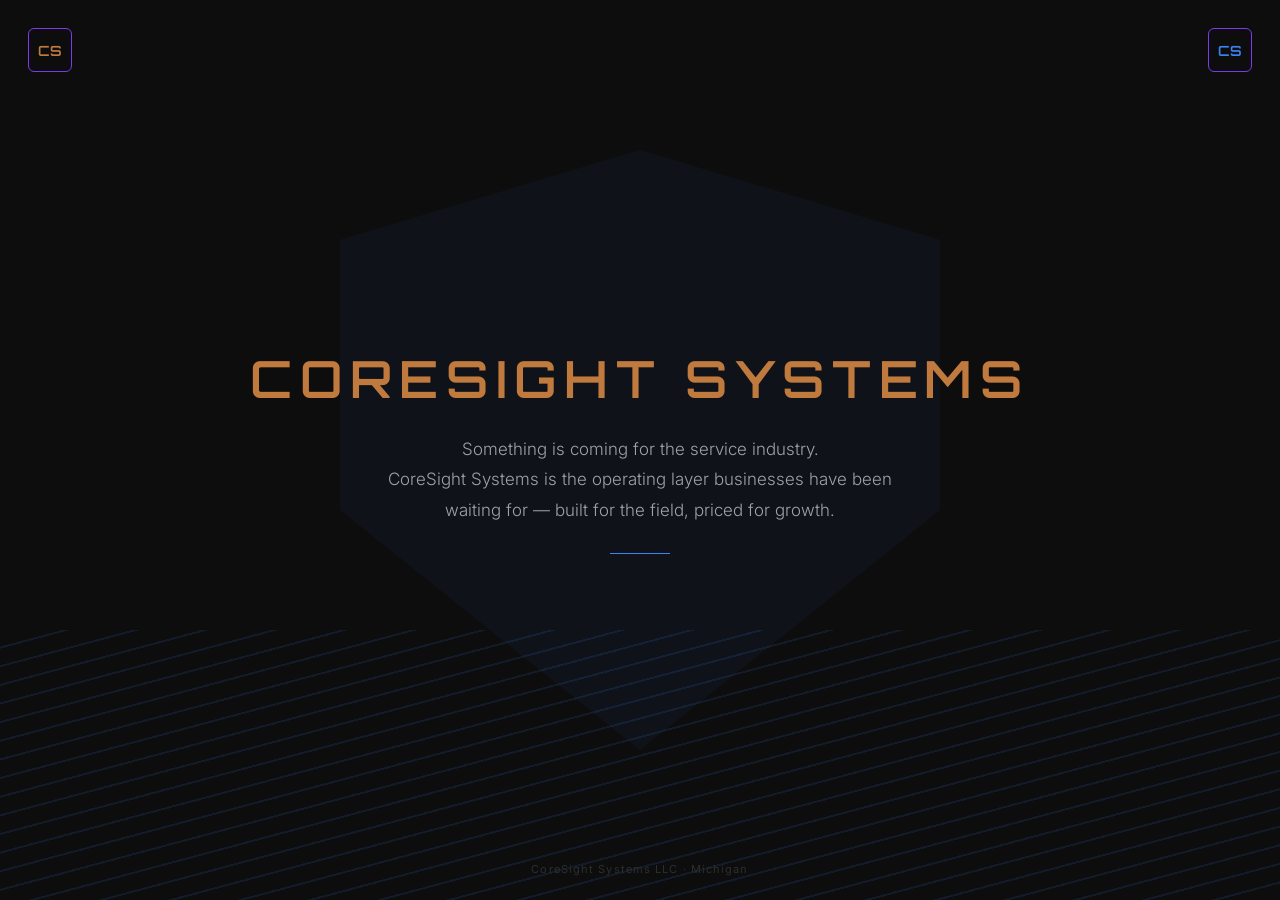
==== index.html @ 615c132e "Initial commit: CoreSight Systems website" ====
<!DOCTYPE html>
<html lang="en">
<head>
  <meta charset="UTF-8" />
  <meta name="viewport" content="width=device-width, initial-scale=1.0" />
  <title>CoreSight Systems</title>
  <meta name="description" content="CoreSight Systems — the operating layer service businesses have been waiting for. Built for the field, priced for growth." />
  <link rel="stylesheet" href="styles.css" />
  <style>
    /* Landing page — full viewport, no scroll */
    html, body {
      overflow: hidden;
    }

    .landing {
      position: relative;
      width: 100%;
      height: 100vh;
      display: flex;
      align-items: center;
      justify-content: center;
      overflow: hidden;
    }

    /* Visor/shield background shape */
    .visor-bg {
      position: absolute;
      width: 600px;
      height: 600px;
      background: #3B82F6;
      opacity: 0.05;
      clip-path: polygon(50% 0%, 100% 15%, 100% 60%, 50% 100%, 0% 60%, 0% 15%);
      pointer-events: none;
      z-index: 0;
    }

    /* Diagonal stripes — bottom third */
    .stripes {
      position: absolute;
      bottom: 0;
      left: 0;
      width: 100%;
      height: 30%;
      pointer-events: none;
      z-index: 0;
      background: repeating-linear-gradient(
        -15deg,
        transparent,
        transparent 16px,
        rgba(59,130,246,0.12) 16px,
        rgba(59,130,246,0.12) 18px
      );
    }

    /* Main content */
    .landing-content {
      position: relative;
      z-index: 1;
      display: flex;
      flex-direction: column;
      align-items: center;
      text-align: center;
      padding: 0 24px;
    }

    .company-name {
      font-family: 'Orbitron', sans-serif;
      font-weight: 600;
      font-size: clamp(28px, 4vw, 52px);
      color: #C17A3E;
      letter-spacing: 0.15em;
      margin-bottom: 24px;
    }

    .tagline {
      font-family: 'Inter', sans-serif;
      font-weight: 300;
      font-size: clamp(13px, 1.4vw, 17px);
      color: #9EA3A6;
      max-width: 520px;
      line-height: 1.8;
      text-align: center;
    }

    .divider-line {
      width: 60px;
      height: 1px;
      background: #3B82F6;
      margin: 28px auto 0;
    }

    /* Footer */
    .landing-footer {
      position: absolute;
      bottom: 24px;
      left: 0;
      right: 0;
      text-align: center;
      font-family: 'Inter', sans-serif;
      font-size: 11px;
      color: #2E2E2E;
      letter-spacing: 0.1em;
      z-index: 1;
    }
  </style>
</head>
<body>

  <!-- Nav: amber left (home) -->
  <a href="index.html" class="nav-btn nav-btn-left" aria-label="CoreSight Systems home">CS</a>

  <!-- Nav: blue right (info) -->
  <a href="info.html" class="nav-btn nav-btn-right" aria-label="CoreSight Systems info">CS</a>

  <!-- Landing -->
  <div class="landing">
    <div class="visor-bg"></div>
    <div class="stripes"></div>

    <div class="landing-content">
      <div class="company-name">CORESIGHT SYSTEMS</div>
      <p class="tagline">
        Something is coming for the service industry.<br>
        CoreSight Systems is the operating layer businesses have been waiting for — built for the field, priced for growth.
      </p>
      <div class="divider-line"></div>
    </div>

    <div class="landing-footer">CoreSight Systems LLC · Michigan</div>
  </div>

</body>
</html>
---- styles.css ----
@import url('https://fonts.googleapis.com/css2?family=Inter:wght@300;400;500;600&family=Orbitron:wght@600&display=swap');

*, *::before, *::after { box-sizing: border-box; margin: 0; padding: 0; }
html, body { height: 100%; background: #0D0D0D; color: #F5F5F5; }
a { text-decoration: none; color: inherit; }

/* ── Nav buttons ── */
.nav-btn {
  position: fixed;
  top: 28px;
  width: 44px;
  height: 44px;
  border-radius: 6px;
  background: transparent;
  cursor: pointer;
  display: flex;
  align-items: center;
  justify-content: center;
  font-family: 'Orbitron', sans-serif;
  font-size: 14px;
  font-weight: 600;
  transition: box-shadow 0.2s ease;
  z-index: 100;
}
.nav-btn-left {
  left: 28px;
  color: #C17A3E;
  border: 1.5px solid #7C3AED;
}
.nav-btn-left:hover {
  box-shadow: 0 0 12px rgba(193,122,62,0.3);
}
.nav-btn-right {
  right: 28px;
  color: #3B82F6;
  border: 1.5px solid #7C3AED;
}
.nav-btn-right:hover {
  box-shadow: 0 0 12px rgba(59,130,246,0.3);
}

/* ── Section label (info page) ── */
.section-label {
  font-family: 'Inter', sans-serif;
  font-size: 11px;
  font-weight: 500;
  color: #3B82F6;
  letter-spacing: 0.2em;
  text-transform: uppercase;
  margin-bottom: 16px;
  margin-top: 40px;
}

/* ── Divider (info page) ── */
.divider {
  width: 100%;
  height: 1px;
  background: #2E2E2E;
  margin: 32px 0;
}
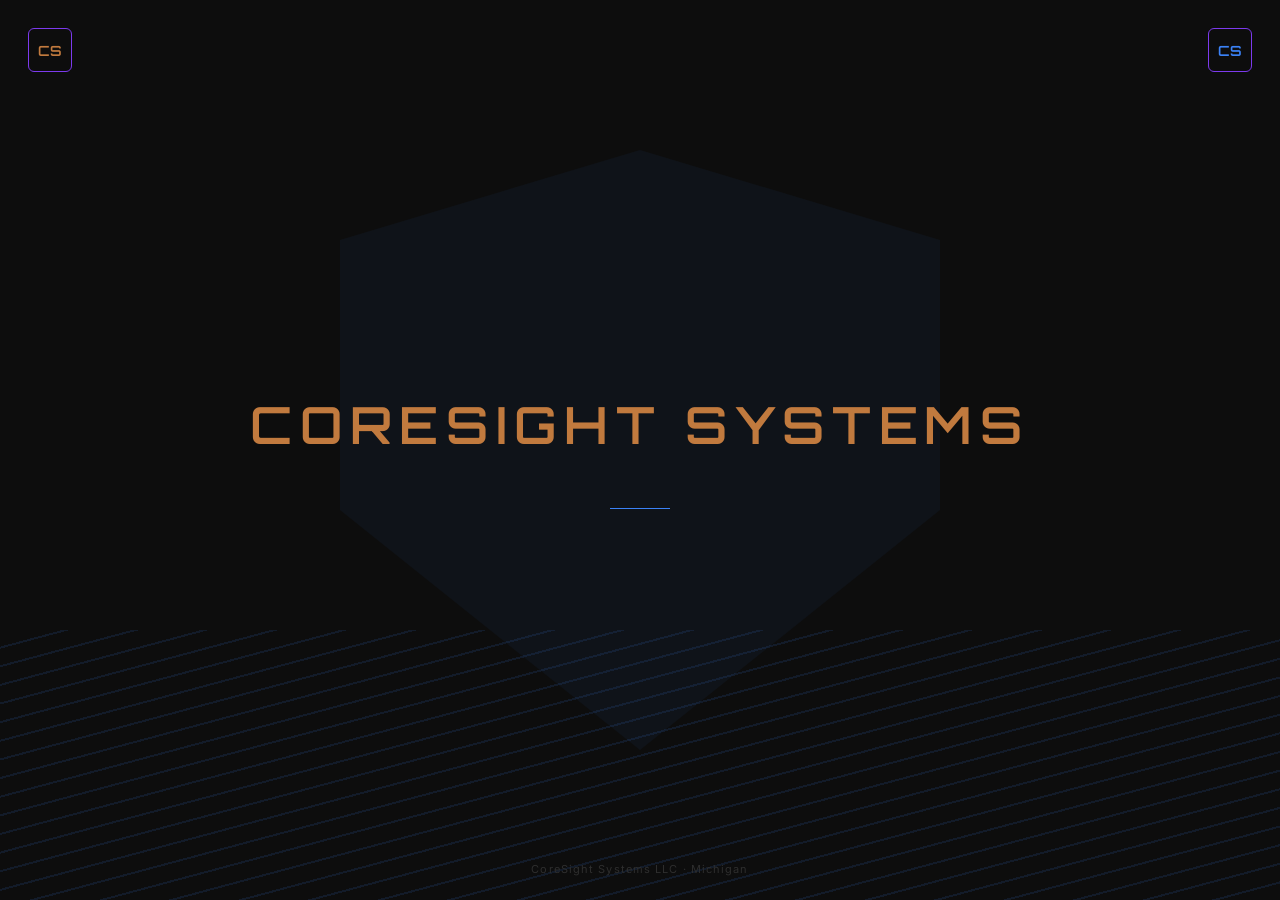
==== commit 32b52c5f: "Remove tagline from landing page — description on info page only" ====
--- a/index.html
+++ b/index.html
@@ -119,10 +119,6 @@
 
     <div class="landing-content">
       <div class="company-name">CORESIGHT SYSTEMS</div>
-      <p class="tagline">
-        Something is coming for the service industry.<br>
-        CoreSight Systems is the operating layer businesses have been waiting for — built for the field, priced for growth.
-      </p>
       <div class="divider-line"></div>
     </div>
 
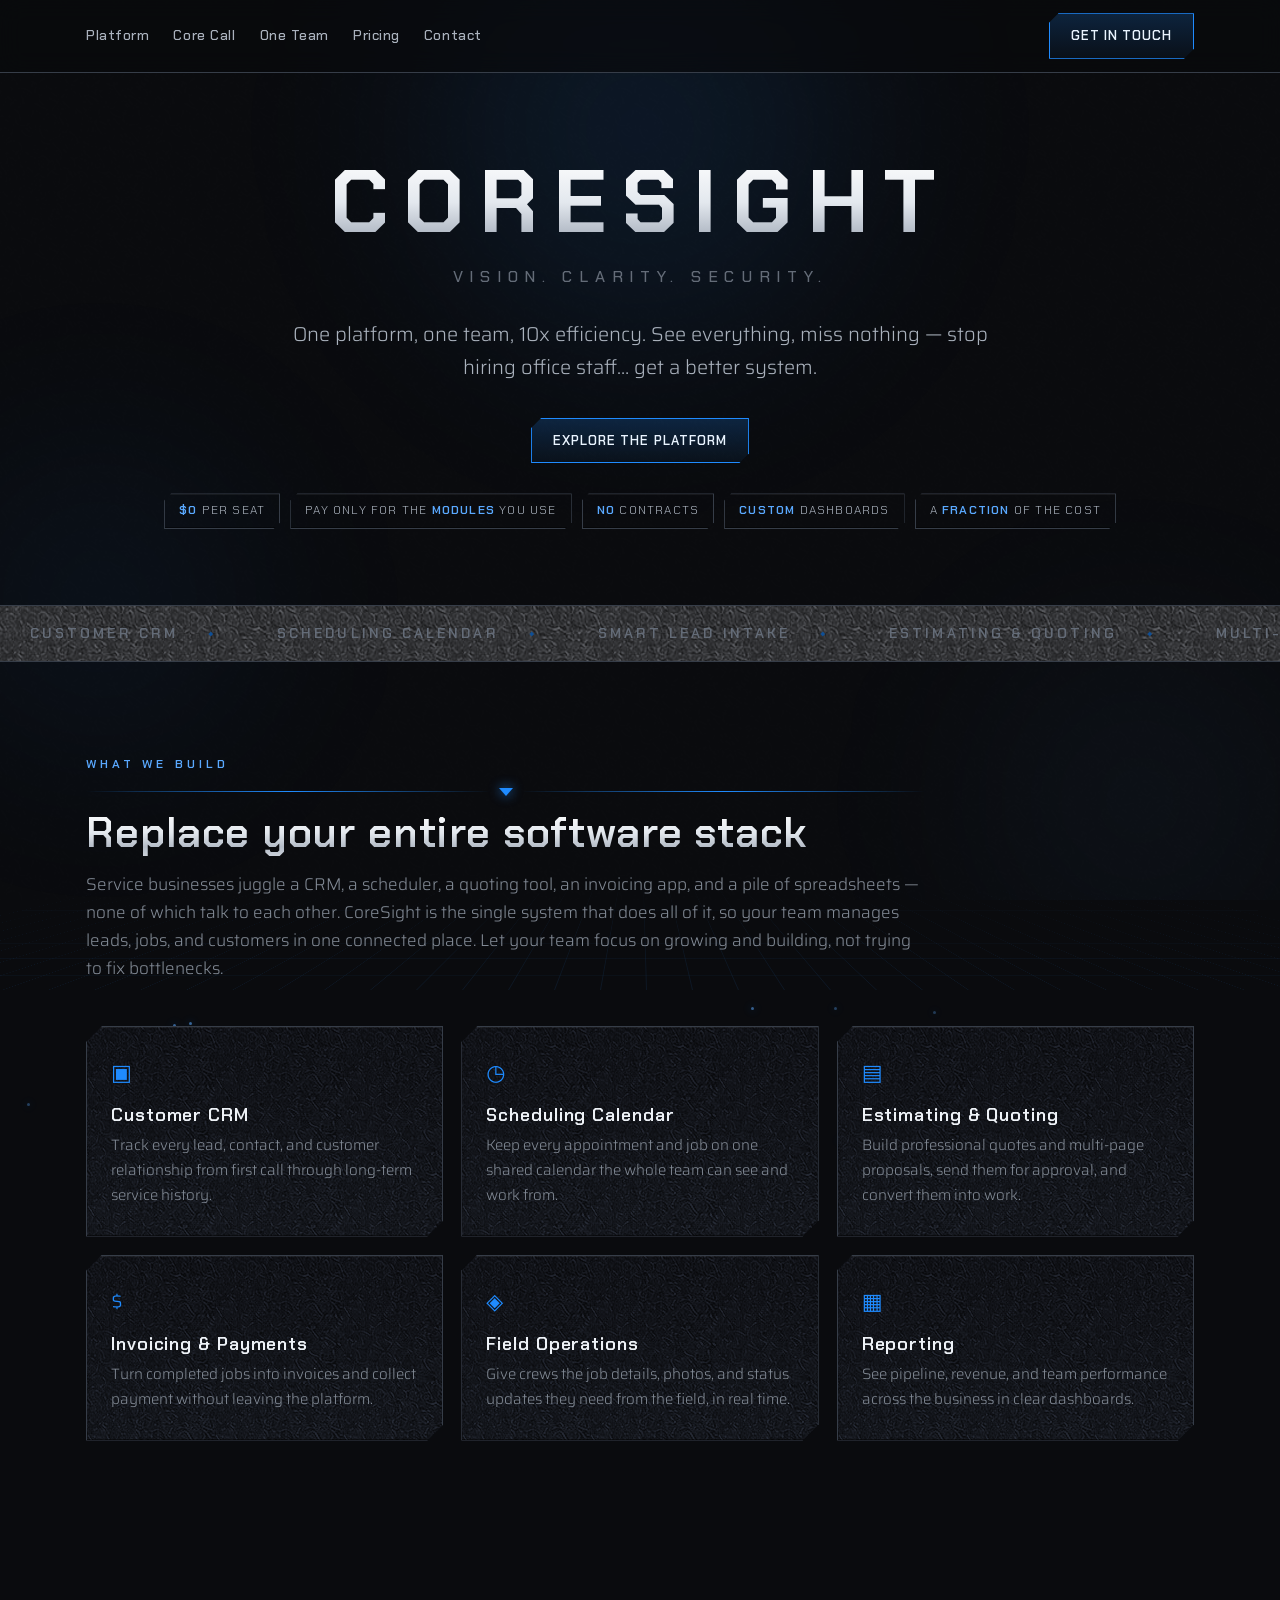
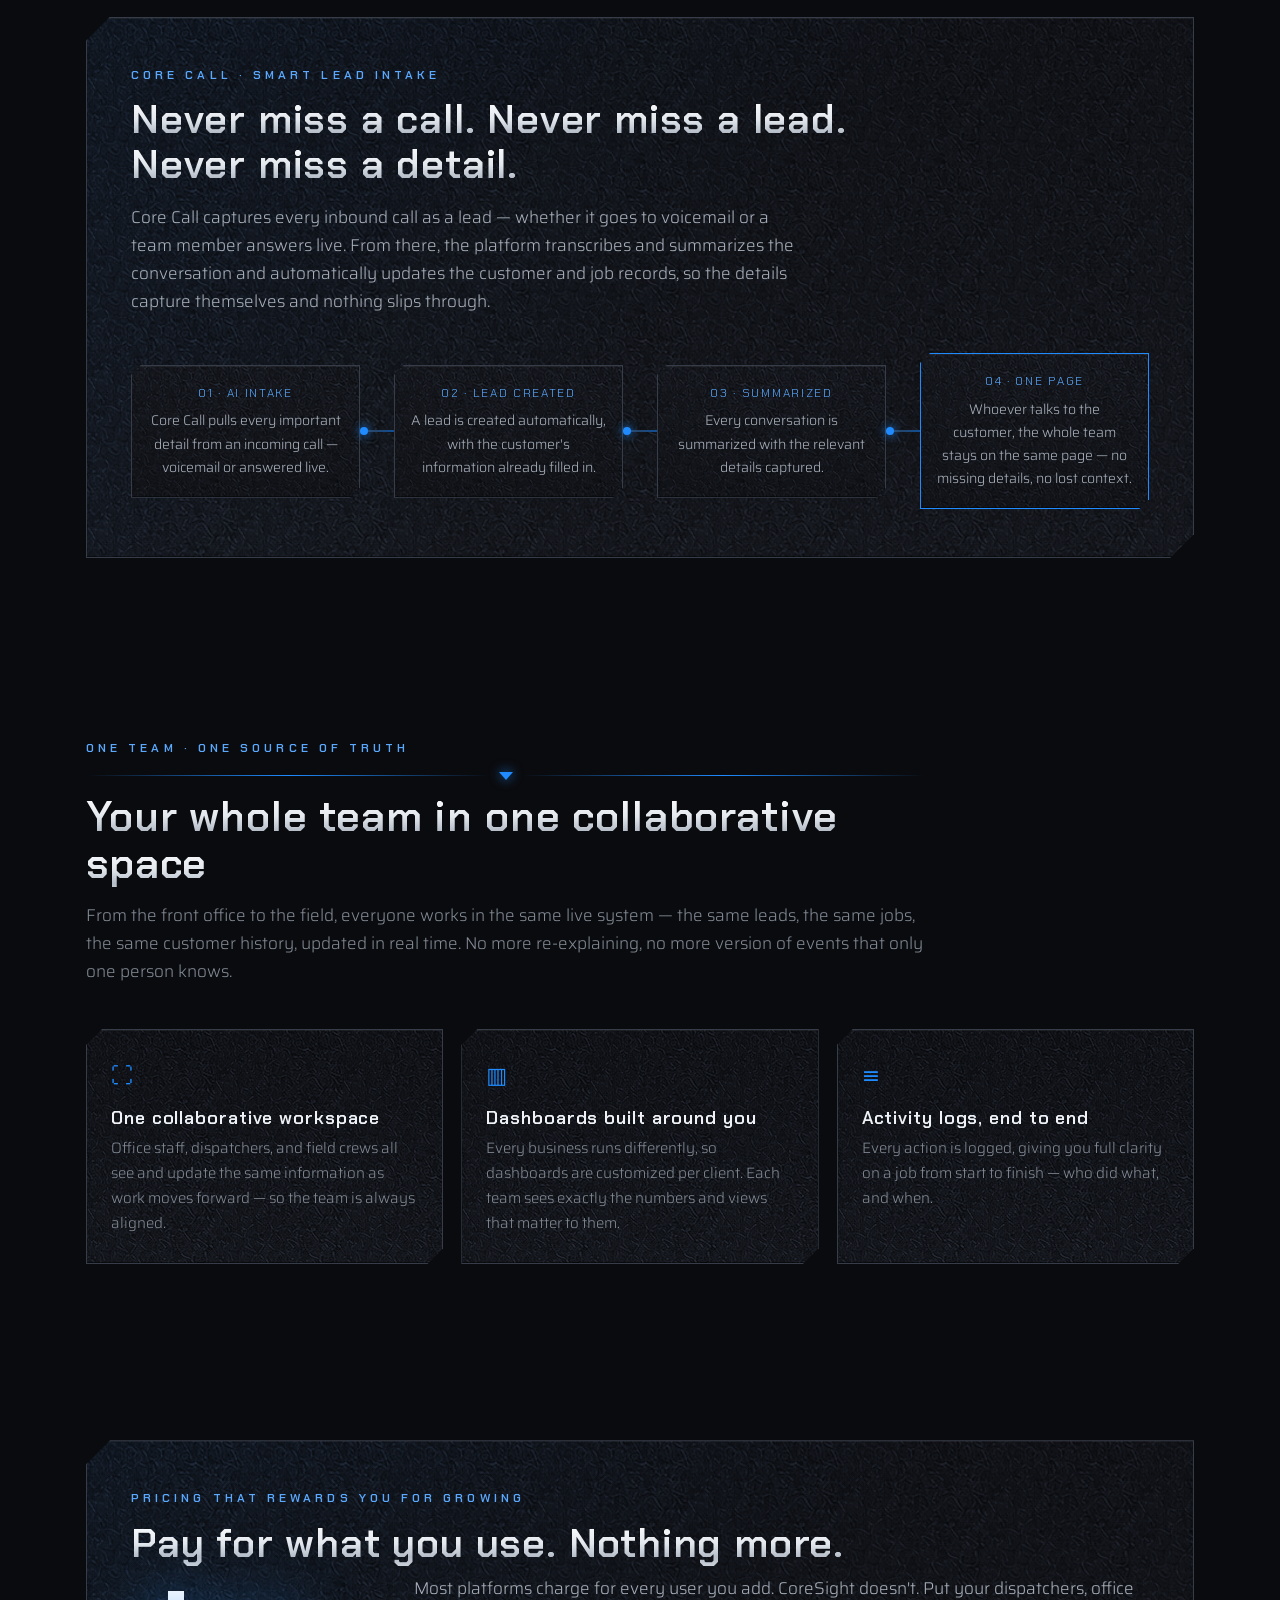
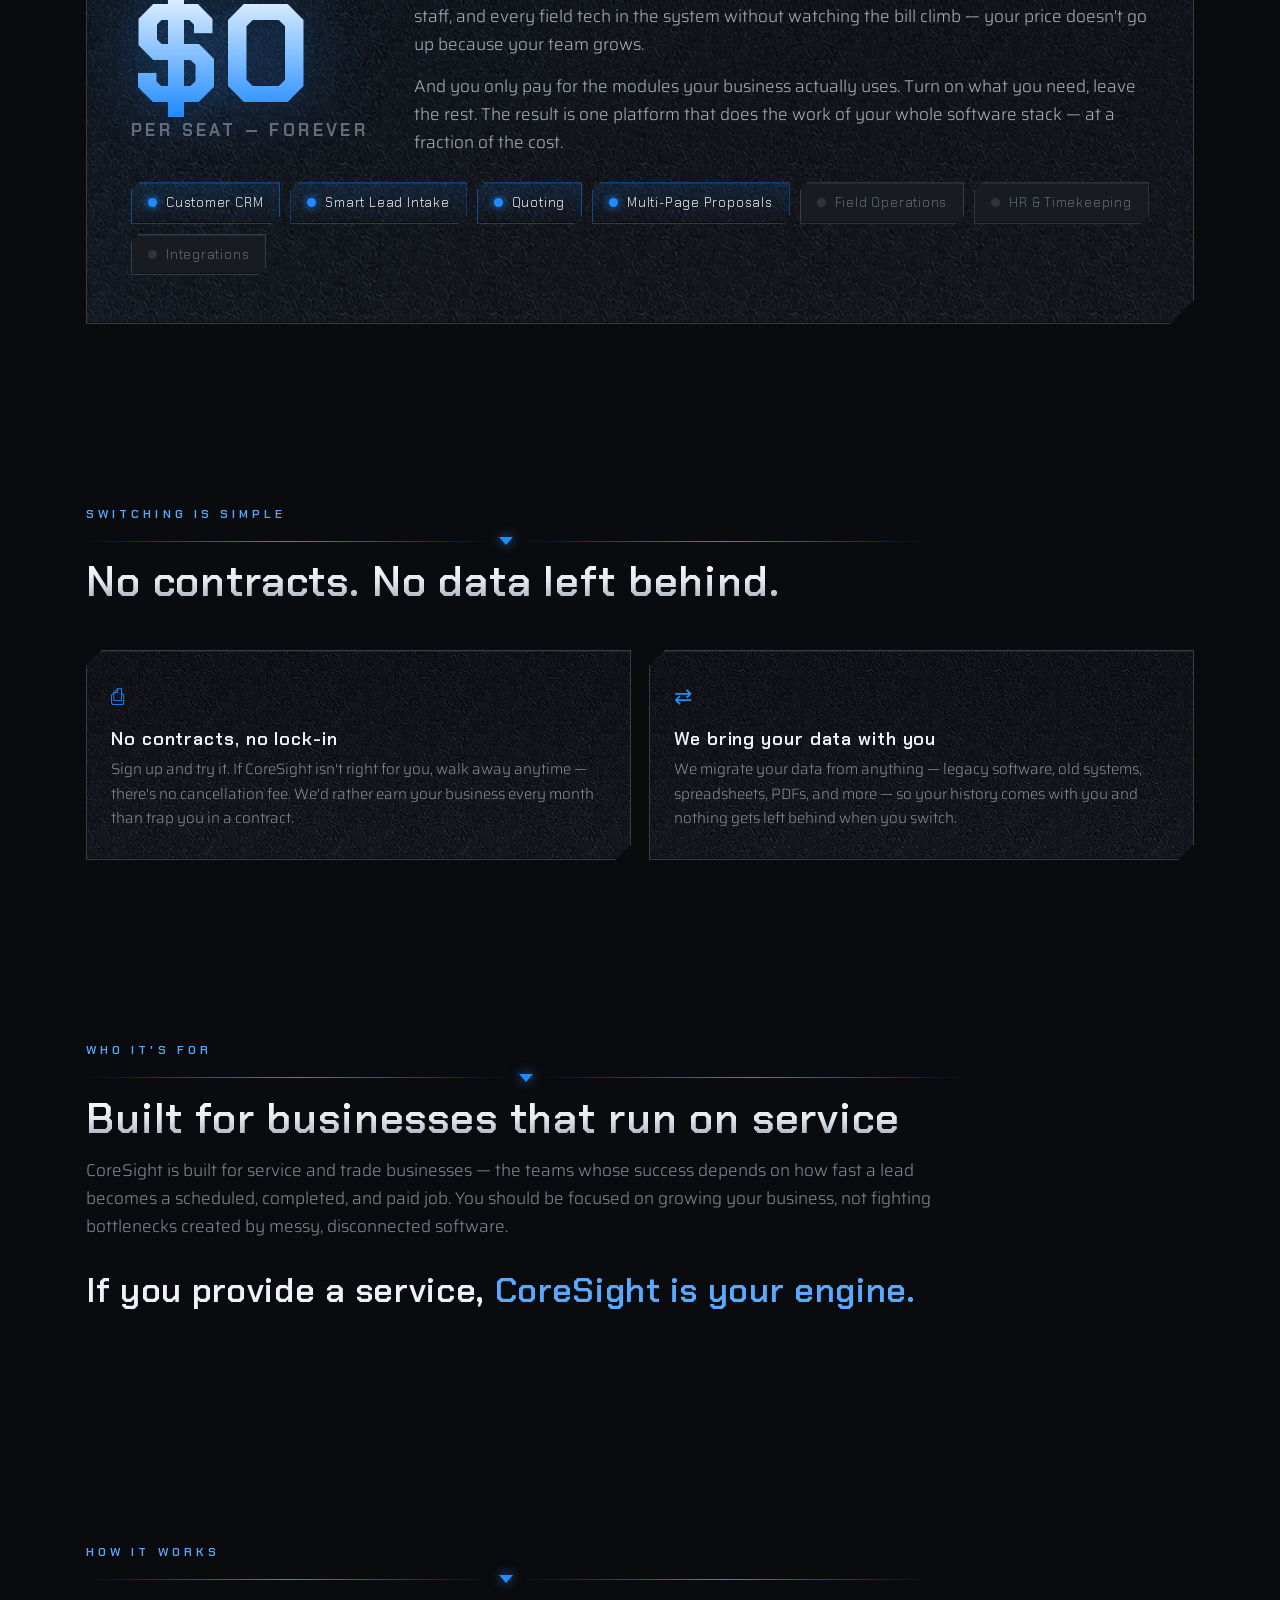
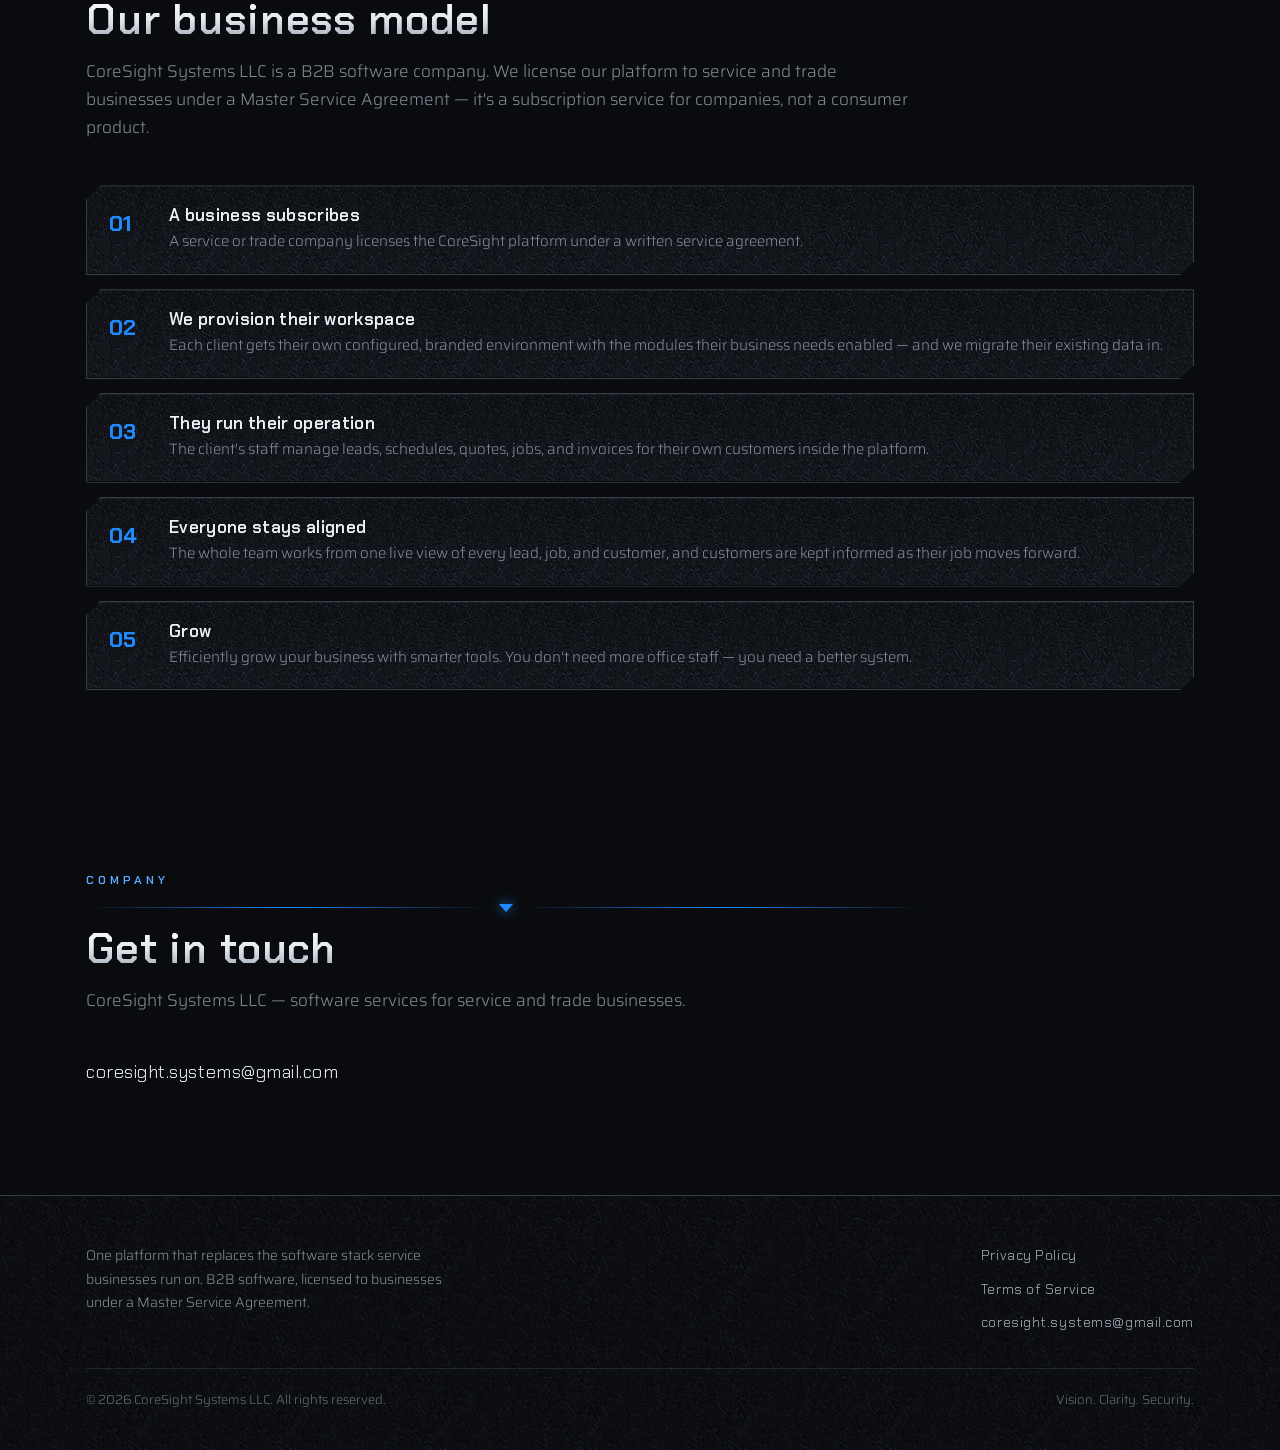
==== commit 16f955d7: "feat: launch full marketing site replacing placeholder - Marketing homepage with hero, platform, cor" ====
--- a/index.html
+++ b/index.html
@@ -1,129 +1,225 @@
 <!DOCTYPE html>
 <html lang="en">
 <head>
-  <meta charset="UTF-8" />
-  <meta name="viewport" content="width=device-width, initial-scale=1.0" />
-  <title>CoreSight Systems</title>
-  <meta name="description" content="CoreSight Systems — the operating layer service businesses have been waiting for. Built for the field, priced for growth." />
-  <link rel="stylesheet" href="styles.css" />
-  <style>
-    /* Landing page — full viewport, no scroll */
-    html, body {
-      overflow: hidden;
-    }
-
-    .landing {
-      position: relative;
-      width: 100%;
-      height: 100vh;
-      display: flex;
-      align-items: center;
-      justify-content: center;
-      overflow: hidden;
-    }
-
-    /* Visor/shield background shape */
-    .visor-bg {
-      position: absolute;
-      width: 600px;
-      height: 600px;
-      background: #3B82F6;
-      opacity: 0.05;
-      clip-path: polygon(50% 0%, 100% 15%, 100% 60%, 50% 100%, 0% 60%, 0% 15%);
-      pointer-events: none;
-      z-index: 0;
-    }
-
-    /* Diagonal stripes — bottom third */
-    .stripes {
-      position: absolute;
-      bottom: 0;
-      left: 0;
-      width: 100%;
-      height: 30%;
-      pointer-events: none;
-      z-index: 0;
-      background: repeating-linear-gradient(
-        -15deg,
-        transparent,
-        transparent 16px,
-        rgba(59,130,246,0.12) 16px,
-        rgba(59,130,246,0.12) 18px
-      );
-    }
-
-    /* Main content */
-    .landing-content {
-      position: relative;
-      z-index: 1;
-      display: flex;
-      flex-direction: column;
-      align-items: center;
-      text-align: center;
-      padding: 0 24px;
-    }
-
-    .company-name {
-      font-family: 'Orbitron', sans-serif;
-      font-weight: 600;
-      font-size: clamp(28px, 4vw, 52px);
-      color: #C17A3E;
-      letter-spacing: 0.15em;
-      margin-bottom: 24px;
-    }
-
-    .tagline {
-      font-family: 'Inter', sans-serif;
-      font-weight: 300;
-      font-size: clamp(13px, 1.4vw, 17px);
-      color: #9EA3A6;
-      max-width: 520px;
-      line-height: 1.8;
-      text-align: center;
-    }
-
-    .divider-line {
-      width: 60px;
-      height: 1px;
-      background: #3B82F6;
-      margin: 28px auto 0;
-    }
-
-    /* Footer */
-    .landing-footer {
-      position: absolute;
-      bottom: 24px;
-      left: 0;
-      right: 0;
-      text-align: center;
-      font-family: 'Inter', sans-serif;
-      font-size: 11px;
-      color: #2E2E2E;
-      letter-spacing: 0.1em;
-      z-index: 1;
-    }
-  </style>
+  <meta charset="utf-8" />
+  <meta name="viewport" content="width=device-width, initial-scale=1" />
+  <meta name="description" content="CoreSight Systems — one platform that replaces the software stack service businesses run on. Customer CRM, scheduling, estimating, quoting, invoicing, and field operations in one connected system." />
+  <title>CoreSight Systems — Vision. Clarity. Security.</title>
+  <link rel="preconnect" href="https://fonts.googleapis.com" />
+  <link rel="preconnect" href="https://fonts.gstatic.com" crossorigin />
+  <link href="https://fonts.googleapis.com/css2?family=Chakra+Petch:wght@400;500;600;700&family=Saira:wght@300;400;500;600&display=swap" rel="stylesheet" />
+  <link rel="stylesheet" href="marketing.css" />
 </head>
 <body>
 
-  <!-- Nav: amber left (home) -->
-  <a href="index.html" class="nav-btn nav-btn-left" aria-label="CoreSight Systems home">CS</a>
-
-  <!-- Nav: blue right (info) -->
-  <a href="info.html" class="nav-btn nav-btn-right" aria-label="CoreSight Systems info">CS</a>
-
-  <!-- Landing -->
-  <div class="landing">
-    <div class="visor-bg"></div>
-    <div class="stripes"></div>
-
-    <div class="landing-content">
-      <div class="company-name">CORESIGHT SYSTEMS</div>
-      <div class="divider-line"></div>
-    </div>
-
-    <div class="landing-footer">CoreSight Systems LLC · Michigan</div>
+<div class="bg-layer"><div class="aurora a1"></div><div class="aurora a2"></div><div class="aurora a3"></div></div>
+<div class="plate"></div><div class="grid-floor"></div><div class="particles" id="particles"></div>
+
+<header class="nav">
+  <div class="wrap nav-inner">
+    <nav class="navlinks">
+      <a onclick="jump('platform')">Platform</a>
+      <a onclick="jump('corecall')">Core Call</a>
+      <a onclick="jump('oneteam')">One Team</a>
+      <a onclick="jump('pricing')">Pricing</a>
+      <a onclick="jump('contact')">Contact</a>
+    </nav>
+    <a class="btn" onclick="jump('contact')">Get in Touch</a>
   </div>
+</header>
+
+<main>
+  <section class="hero">
+    <div class="wrap">
+      <h1 class="silver">CORESIGHT</h1>
+      <div class="tag">Vision. Clarity. Security.</div>
+      <p class="lede">One platform, one team, 10x efficiency. See everything, miss nothing — stop hiring office staff… get a better system.</p>
+      <div class="cta">
+        <a class="btn" onclick="jump('platform')">Explore the Platform</a>
+      </div>
+      <div class="hero-badges">
+        <span class="hb"><b>$0</b> per seat</span>
+        <span class="hb">Pay only for the <b>modules</b> you use</span>
+        <span class="hb"><b>No</b> contracts</span>
+        <span class="hb"><b>Custom</b> dashboards</span>
+        <span class="hb">A <b>fraction</b> of the cost</span>
+      </div>
+    </div>
+  </section>
+
+  <div class="marquee">
+    <div class="marq-track">
+      <span>Customer CRM</span><span>Scheduling Calendar</span><span>Smart Lead Intake</span><span>Estimating &amp; Quoting</span><span>Multi-Page Proposals</span><span>Invoicing &amp; Payments</span><span>Field Operations</span><span>Reporting</span>
+      <span>Customer CRM</span><span>Scheduling Calendar</span><span>Smart Lead Intake</span><span>Estimating &amp; Quoting</span><span>Multi-Page Proposals</span><span>Invoicing &amp; Payments</span><span>Field Operations</span><span>Reporting</span>
+    </div>
+  </div>
+
+  <!-- PLATFORM -->
+  <section class="band" id="platform">
+    <div class="wrap">
+      <div class="sec-head reveal">
+        <span class="eyebrow">What We Build</span>
+        <div class="chev"><span class="line"></span><span class="tri"></span><span class="line"></span></div>
+        <h2 class="silver">Replace your entire software stack</h2>
+        <p>Service businesses juggle a CRM, a scheduler, a quoting tool, an invoicing app, and a pile of spreadsheets — none of which talk to each other. CoreSight is the single system that does all of it, so your team manages leads, jobs, and customers in one connected place. Let your team focus on growing and building, not trying to fix bottlenecks.</p>
+      </div>
+      <div class="grid g3">
+        <div class="card reveal"><span class="ico">▣</span><h3>Customer CRM</h3><p>Track every lead, contact, and customer relationship from first call through long-term service history.</p></div>
+        <div class="card reveal"><span class="ico">◷</span><h3>Scheduling Calendar</h3><p>Keep every appointment and job on one shared calendar the whole team can see and work from.</p></div>
+        <div class="card reveal"><span class="ico">▤</span><h3>Estimating &amp; Quoting</h3><p>Build professional quotes and multi-page proposals, send them for approval, and convert them into work.</p></div>
+        <div class="card reveal"><span class="ico">$</span><h3>Invoicing &amp; Payments</h3><p>Turn completed jobs into invoices and collect payment without leaving the platform.</p></div>
+        <div class="card reveal"><span class="ico">◈</span><h3>Field Operations</h3><p>Give crews the job details, photos, and status updates they need from the field, in real time.</p></div>
+        <div class="card reveal"><span class="ico">▦</span><h3>Reporting</h3><p>See pipeline, revenue, and team performance across the business in clear dashboards.</p></div>
+      </div>
+    </div>
+  </section>
+
+  <!-- CORE CALL -->
+  <section class="band" id="corecall">
+    <div class="wrap">
+      <div class="feature reveal">
+        <span class="eyebrow">Core Call · Smart Lead Intake</span>
+        <h2><span class="silver" style="display:block">Never miss a call. Never miss a lead.</span><span class="silver" style="display:block">Never miss a detail.</span></h2>
+        <p class="lead">Core Call captures every inbound call as a lead — whether it goes to voicemail or a team member answers live. From there, the platform transcribes and summarizes the conversation and automatically updates the customer and job records, so the details capture themselves and nothing slips through.</p>
+        <div class="pipe">
+          <div class="node"><div class="nt">01 · AI Intake</div><div class="nl">Core Call pulls every important detail from an incoming call — voicemail or answered live.</div></div>
+          <div class="conn"><span class="blip"></span></div>
+          <div class="node"><div class="nt">02 · Lead Created</div><div class="nl">A lead is created automatically, with the customer's information already filled in.</div></div>
+          <div class="conn"><span class="blip" style="animation-delay:.5s"></span></div>
+          <div class="node"><div class="nt">03 · Summarized</div><div class="nl">Every conversation is summarized with the relevant details captured.</div></div>
+          <div class="conn"><span class="blip" style="animation-delay:1s"></span></div>
+          <div class="node glow"><div class="nt">04 · One Page</div><div class="nl">Whoever talks to the customer, the whole team stays on the same page — no missing details, no lost context.</div></div>
+        </div>
+      </div>
+    </div>
+  </section>
+
+  <!-- ONE TEAM -->
+  <section class="band" id="oneteam">
+    <div class="wrap">
+      <div class="sec-head reveal">
+        <span class="eyebrow">One Team · One Source of Truth</span>
+        <div class="chev"><span class="line"></span><span class="tri"></span><span class="line"></span></div>
+        <h2 class="silver">Your whole team in one collaborative space</h2>
+        <p>From the front office to the field, everyone works in the same live system — the same leads, the same jobs, the same customer history, updated in real time. No more re-explaining, no more version of events that only one person knows.</p>
+      </div>
+      <div class="grid g3">
+        <div class="card reveal"><span class="ico">⛶</span><h3>One collaborative workspace</h3><p>Office staff, dispatchers, and field crews all see and update the same information as work moves forward — so the team is always aligned.</p></div>
+        <div class="card reveal"><span class="ico">▥</span><h3>Dashboards built around you</h3><p>Every business runs differently, so dashboards are customized per client. Each team sees exactly the numbers and views that matter to them.</p></div>
+        <div class="card reveal"><span class="ico">≡</span><h3>Activity logs, end to end</h3><p>Every action is logged, giving you full clarity on a job from start to finish — who did what, and when.</p></div>
+      </div>
+    </div>
+  </section>
+
+  <!-- PRICING -->
+  <section class="band" id="pricing">
+    <div class="wrap">
+      <div class="feature reveal">
+        <span class="eyebrow">Pricing That Rewards You for Growing</span>
+        <h2 class="silver">Pay for what you use. Nothing more.</h2>
+        <div class="price-hero">
+          <div class="price-big"><div class="num">$0</div><div class="lbl">Per Seat — Forever</div></div>
+          <div class="price-copy">
+            <p>Most platforms charge for every user you add. CoreSight doesn't. Put your dispatchers, office staff, and every field tech in the system without watching the bill climb — your price doesn't go up because your team grows.</p>
+            <p>And you only pay for the modules your business actually uses. Turn on what you need, leave the rest. The result is one platform that does the work of your whole software stack — at a fraction of the cost.</p>
+          </div>
+        </div>
+        <div class="modrow">
+          <span class="modchip on"><span class="sw"></span>Customer CRM</span>
+          <span class="modchip on"><span class="sw"></span>Smart Lead Intake</span>
+          <span class="modchip on"><span class="sw"></span>Quoting</span>
+          <span class="modchip on"><span class="sw"></span>Multi-Page Proposals</span>
+          <span class="modchip"><span class="sw"></span>Field Operations</span>
+          <span class="modchip"><span class="sw"></span>HR &amp; Timekeeping</span>
+          <span class="modchip"><span class="sw"></span>Integrations</span>
+        </div>
+      </div>
+    </div>
+  </section>
+
+  <!-- SWITCHING -->
+  <section class="band" id="switching">
+    <div class="wrap">
+      <div class="sec-head reveal">
+        <span class="eyebrow">Switching Is Simple</span>
+        <div class="chev"><span class="line"></span><span class="tri"></span><span class="line"></span></div>
+        <h2 class="silver">No contracts. No data left behind.</h2>
+      </div>
+      <div class="grid g2">
+        <div class="card reveal"><span class="ico">⎙</span><h3>No contracts, no lock-in</h3><p>Sign up and try it. If CoreSight isn't right for you, walk away anytime — there's no cancellation fee. We'd rather earn your business every month than trap you in a contract.</p></div>
+        <div class="card reveal"><span class="ico">⇄</span><h3>We bring your data with you</h3><p>We migrate your data from anything — legacy software, old systems, spreadsheets, PDFs, and more — so your history comes with you and nothing gets left behind when you switch.</p></div>
+      </div>
+    </div>
+  </section>
+
+  <!-- WHO -->
+  <section class="band" id="who">
+    <div class="wrap">
+      <div class="sec-head reveal" style="max-width:880px">
+        <span class="eyebrow">Who It's For</span>
+        <div class="chev"><span class="line"></span><span class="tri"></span><span class="line"></span></div>
+        <h2 class="silver">Built for businesses that run on service</h2>
+        <p>CoreSight is built for service and trade businesses — the teams whose success depends on how fast a lead becomes a scheduled, completed, and paid job. You should be focused on growing your business, not fighting bottlenecks created by messy, disconnected software.</p>
+        <div class="who-statement">If you provide a service, <span class="hl">CoreSight is your engine.</span></div>
+      </div>
+    </div>
+  </section>
+
+  <!-- HOW IT WORKS -->
+  <section class="band" id="how">
+    <div class="wrap">
+      <div class="sec-head reveal">
+        <span class="eyebrow">How It Works</span>
+        <div class="chev"><span class="line"></span><span class="tri"></span><span class="line"></span></div>
+        <h2 class="silver">Our business model</h2>
+        <p>CoreSight Systems LLC is a B2B software company. We license our platform to service and trade businesses under a Master Service Agreement — it's a subscription service for companies, not a consumer product.</p>
+      </div>
+      <div class="steps reveal">
+        <div class="step"><span class="num"></span><div><h3>A business subscribes</h3><p>A service or trade company licenses the CoreSight platform under a written service agreement.</p></div></div>
+        <div class="step"><span class="num"></span><div><h3>We provision their workspace</h3><p>Each client gets their own configured, branded environment with the modules their business needs enabled — and we migrate their existing data in.</p></div></div>
+        <div class="step"><span class="num"></span><div><h3>They run their operation</h3><p>The client's staff manage leads, schedules, quotes, jobs, and invoices for their own customers inside the platform.</p></div></div>
+        <div class="step"><span class="num"></span><div><h3>Everyone stays aligned</h3><p>The whole team works from one live view of every lead, job, and customer, and customers are kept informed as their job moves forward.</p></div></div>
+        <div class="step"><span class="num"></span><div><h3>Grow</h3><p>Efficiently grow your business with smarter tools. You don't need more office staff — you need a better system.</p></div></div>
+      </div>
+    </div>
+  </section>
+
+  <!-- CONTACT -->
+  <section class="band" id="contact">
+    <div class="wrap">
+      <div class="sec-head reveal">
+        <span class="eyebrow">Company</span>
+        <div class="chev"><span class="line"></span><span class="tri"></span><span class="line"></span></div>
+        <h2 class="silver">Get in touch</h2>
+        <p>CoreSight Systems LLC — software services for service and trade businesses.</p>
+      </div>
+      <div class="contact-row reveal"><a class="mail" href="mailto:coresight.systems@gmail.com">coresight.systems@gmail.com</a></div>
+    </div>
+  </section>
+</main>
+
+<footer>
+  <div class="wrap">
+    <div class="foot-grid">
+      <div class="foot">
+        <p>One platform that replaces the software stack service businesses run on. B2B software, licensed to businesses under a Master Service Agreement.</p>
+      </div>
+      <div class="foot-links">
+        <a href="privacy.html">Privacy Policy</a>
+        <a href="terms.html">Terms of Service</a>
+        <a href="mailto:coresight.systems@gmail.com">coresight.systems@gmail.com</a>
+      </div>
+    </div>
+    <div class="legal-bar"><span>© 2026 CoreSight Systems LLC. All rights reserved.</span><span>Vision. Clarity. Security.</span></div>
+  </div>
+</footer>
+
+<script>
+  (function(){var p=document.getElementById('particles');for(var i=0;i<16;i++){var d=document.createElement('div');d.className='dot';d.style.left=Math.random()*100+'%';d.style.bottom=(-10-Math.random()*20)+'%';var dur=10+Math.random()*14;d.style.animationDuration=dur+'s';d.style.animationDelay=(-Math.random()*dur)+'s';d.style.opacity=(.2+Math.random()*.4);p.appendChild(d);}})();
+  var io=new IntersectionObserver(function(es){es.forEach(function(e){if(e.isIntersecting){e.target.classList.add('in');io.unobserve(e.target);}});},{threshold:.15});
+  document.querySelectorAll('.reveal').forEach(function(el,i){el.style.transitionDelay=(Math.min(i,5)*60)+'ms';io.observe(el);});
+  function jump(id){var el=document.getElementById(id);if(el)el.scrollIntoView({behavior:'smooth'});}
+</script>
 
 </body>
 </html>
--- a/marketing.css
+++ b/marketing.css
@@ -0,0 +1,164 @@
+:root{
+    --bg:#0a0b0e;--bg-2:#0e1014;--panel:#13151b;--panel-2:#181b22;
+    --steel:#2e333c;--steel-line:#363d48;
+    --silver-1:#eef2f7;--silver-2:#aab2bd;--silver-3:#646c78;
+    --blue:#1f8bff;--blue-soft:#5aa9ff;--blue-dim:#0f4f96;
+    --text:#c4cbd5;--muted:#838b96;--maxw:1160px;
+    --tex:url('coresight_forged_tile.png');
+    --bevel:inset 0 1px 0 rgba(255,255,255,.06),inset 0 -1px 0 rgba(0,0,0,.45);
+  }
+  *{box-sizing:border-box;margin:0;padding:0}
+  html{scroll-behavior:smooth}
+  body{background:var(--bg);color:var(--text);font-family:"Saira",system-ui,sans-serif;font-weight:300;line-height:1.65;-webkit-font-smoothing:antialiased;overflow-x:hidden}
+
+  .bg-layer{position:fixed;inset:0;z-index:-3;overflow:hidden;pointer-events:none}
+  .aurora{position:absolute;border-radius:50%;filter:blur(90px);opacity:.5}
+  .a1{width:620px;height:620px;background:radial-gradient(circle,rgba(31,139,255,.30),transparent 70%);top:-180px;left:50%;transform:translateX(-50%);animation:drift1 16s ease-in-out infinite}
+  .a2{width:480px;height:480px;background:radial-gradient(circle,rgba(31,139,255,.16),transparent 70%);top:40%;left:-140px;animation:drift2 22s ease-in-out infinite}
+  .a3{width:520px;height:520px;background:radial-gradient(circle,rgba(90,169,255,.12),transparent 70%);bottom:-160px;right:-120px;animation:drift3 19s ease-in-out infinite}
+  @keyframes drift1{0%,100%{transform:translateX(-50%) translateY(0)}50%{transform:translateX(-42%) translateY(40px)}}
+  @keyframes drift2{0%,100%{transform:translate(0,0)}50%{transform:translate(60px,-50px)}}
+  @keyframes drift3{0%,100%{transform:translate(0,0)}50%{transform:translate(-50px,40px)}}
+  /* faint forged plate wash over the whole page */
+  .plate{position:fixed;inset:0;z-index:-2;pointer-events:none;background-image:var(--tex);background-size:150px;opacity:.05;mix-blend-mode:overlay}
+  .grid-floor{position:fixed;left:-25%;right:-25%;bottom:-10%;height:65vh;z-index:-2;pointer-events:none;
+    background-image:linear-gradient(rgba(31,139,255,.10) 1px,transparent 1px),linear-gradient(90deg,rgba(31,139,255,.10) 1px,transparent 1px);
+    background-size:46px 46px;transform:perspective(420px) rotateX(62deg);transform-origin:bottom center;
+    mask-image:linear-gradient(to top,rgba(0,0,0,.9),transparent 75%);-webkit-mask-image:linear-gradient(to top,rgba(0,0,0,.9),transparent 75%);animation:floor 5.5s linear infinite}
+  @keyframes floor{from{background-position:0 0}to{background-position:0 46px}}
+  .particles{position:fixed;inset:0;z-index:-1;pointer-events:none}
+  .dot{position:absolute;width:3px;height:3px;border-radius:50%;background:var(--blue-soft);box-shadow:0 0 8px var(--blue);opacity:.5;animation:fly linear infinite}
+  @keyframes fly{from{transform:translateY(0)}to{transform:translateY(-120vh)}}
+
+  .wrap{max-width:var(--maxw);margin:0 auto;padding:0 26px}
+  h1,h2,h3,.display{font-family:"Chakra Petch",sans-serif;font-weight:600;letter-spacing:.02em;line-height:1.12}
+  /* gradient tiles per line-height so wrapped lines stay bright */
+  .silver{background:linear-gradient(180deg,#ffffff,#e3e8ee 45%,#b4bcc7 72%,#d8dde4);-webkit-background-clip:text;background-clip:text;color:transparent;background-size:100% 1.25em}
+  .eyebrow{font-family:"Chakra Petch";font-weight:600;font-size:12px;letter-spacing:.34em;text-transform:uppercase;color:var(--blue-soft)}
+  .chev{display:flex;align-items:center;height:14px;margin-top:8px}
+  .chev .line{height:1px;flex:1;background:linear-gradient(90deg,transparent,var(--blue),transparent)}
+  .chev .tri{width:0;height:0;border-left:7px solid transparent;border-right:7px solid transparent;border-top:8px solid var(--blue);filter:drop-shadow(0 0 6px rgba(31,139,255,.9));margin:0 8px;animation:pulse 2.4s ease-in-out infinite}
+  @keyframes pulse{0%,100%{opacity:.5}50%{opacity:1}}
+
+  header.nav{position:sticky;top:0;z-index:50;background:rgba(9,10,13,.72);backdrop-filter:blur(12px);border-bottom:1px solid var(--steel-line)}
+  .nav-inner{display:flex;align-items:center;justify-content:space-between;height:72px}
+  .brand{display:flex;align-items:center;gap:10px;cursor:pointer}
+  .brand img{width:42px;height:42px;flex:none}
+  .brand .name{font-family:"Chakra Petch";font-weight:700;letter-spacing:.22em;font-size:18px}
+  .navlinks{display:flex;gap:24px;align-items:center}
+  .navlinks a{color:var(--silver-2);text-decoration:none;font-size:14px;letter-spacing:.04em;font-family:"Chakra Petch";font-weight:500;cursor:pointer;transition:color .2s}
+  .navlinks a:hover{color:var(--silver-1)}
+  .btn{font-family:"Chakra Petch";font-weight:600;letter-spacing:.08em;font-size:13px;text-transform:uppercase;text-decoration:none;cursor:pointer;display:inline-flex;align-items:center;gap:9px;padding:11px 21px;border:1px solid var(--blue);color:#eaf4ff;background:linear-gradient(180deg,rgba(31,139,255,.20),rgba(31,139,255,.05));clip-path:polygon(10px 0,100% 0,100% calc(100% - 10px),calc(100% - 10px) 100%,0 100%,0 10px);transition:box-shadow .25s,background .25s}
+  .btn:hover{box-shadow:0 0 26px rgba(31,139,255,.4);background:linear-gradient(180deg,rgba(31,139,255,.32),rgba(31,139,255,.09))}
+  .btn.ghost{border-color:var(--steel-line);color:var(--silver-2);background:transparent}
+  .btn.ghost:hover{border-color:var(--silver-3);color:var(--silver-1);box-shadow:none}
+
+  .hero{position:relative;padding:80px 0 76px;text-align:center}
+  .emblem-wrap{position:relative;width:232px;height:232px;margin:0 auto 16px;display:flex;align-items:center;justify-content:center;animation:rise .9s both}
+  .emblem-wrap img{width:200px;height:200px;animation:bob 6s ease-in-out infinite;filter:drop-shadow(0 0 30px rgba(31,139,255,.28))}
+  @keyframes bob{0%,100%{transform:translateY(0)}50%{transform:translateY(-10px)}}
+  .ring{position:absolute;border:1px solid rgba(31,139,255,.35);border-radius:50%;inset:16px;animation:expand 3.4s ease-out infinite}
+  .ring.r2{animation-delay:1.1s}.ring.r3{animation-delay:2.2s}
+  @keyframes expand{0%{transform:scale(.7);opacity:.8}100%{transform:scale(1.4);opacity:0}}
+  .hero h1{font-size:clamp(42px,8.5vw,88px);font-weight:700;letter-spacing:.17em;animation:rise .9s .08s both}
+  .tag{font-family:"Chakra Petch";font-weight:500;letter-spacing:.42em;color:var(--silver-3);font-size:clamp(11px,2.3vw,16px);margin-top:12px;text-transform:uppercase;animation:rise .9s .16s both}
+  .hero .lede{max-width:720px;margin:28px auto 0;font-size:clamp(16px,2.4vw,20px);color:var(--silver-2);animation:rise .9s .24s both}
+  .hero .cta{display:flex;gap:14px;justify-content:center;margin-top:34px;flex-wrap:wrap;animation:rise .9s .32s both}
+  .hero-badges{display:flex;gap:10px;justify-content:center;flex-wrap:wrap;margin-top:30px;animation:rise .9s .4s both}
+  .hb{font-family:"Chakra Petch";font-size:12px;letter-spacing:.1em;text-transform:uppercase;color:var(--silver-2);border:1px solid var(--steel-line);padding:7px 14px;clip-path:polygon(7px 0,100% 0,100% calc(100% - 7px),calc(100% - 7px) 100%,0 100%,0 7px);box-shadow:var(--bevel)}
+  .hb b{color:var(--blue-soft);font-weight:600}
+  @keyframes rise{from{opacity:0;transform:translateY(20px)}to{opacity:1;transform:none}}
+
+  .marquee{border-top:1px solid var(--steel-line);border-bottom:1px solid var(--steel-line);background:rgba(15,17,22,.6);background-image:var(--tex);background-size:150px;background-blend-mode:overlay;overflow:hidden;padding:16px 0}
+  .marq-track{display:flex;width:max-content;animation:scroll 26s linear infinite}
+  .marq-track span{font-family:"Chakra Petch";font-weight:600;letter-spacing:.22em;font-size:14px;color:var(--silver-3);text-transform:uppercase;padding:0 30px;position:relative}
+  .marq-track span::after{content:"◆";color:var(--blue-dim);margin-left:30px;font-size:9px;vertical-align:middle}
+  @keyframes scroll{from{transform:translateX(0)}to{transform:translateX(-50%)}}
+
+  section.band{padding:88px 0;position:relative}
+  .sec-head{margin-bottom:44px;max-width:840px}
+  .sec-head h2{font-size:clamp(27px,4.2vw,42px);margin-top:10px}
+  .sec-head p{color:var(--muted);margin-top:14px;font-size:17px}
+  .grid{display:grid;gap:18px}.g3{grid-template-columns:repeat(3,1fr)}.g2{grid-template-columns:repeat(2,1fr)}
+  @media(max-width:880px){.g3,.g2{grid-template-columns:1fr}.navlinks{display:none}}
+
+  .reveal{opacity:0;transform:translateY(26px);transition:opacity .7s cubic-bezier(.2,.7,.2,1),transform .7s cubic-bezier(.2,.7,.2,1)}
+  .reveal.in{opacity:1;transform:none}
+
+  /* forged metal panels */
+  .card{position:relative;padding:28px 24px;border:1px solid var(--steel-line);overflow:hidden;
+    background-image:var(--tex),linear-gradient(180deg,var(--panel),var(--panel-2));background-size:128px,auto;background-blend-mode:overlay,normal;
+    box-shadow:var(--bevel);clip-path:polygon(16px 0,100% 0,100% calc(100% - 16px),calc(100% - 16px) 100%,0 100%,0 16px);transition:border-color .3s,transform .3s,box-shadow .3s}
+  .card::before{content:"";position:absolute;top:0;left:-120%;width:60%;height:100%;background:linear-gradient(100deg,transparent,rgba(120,185,255,.12),transparent);transition:left .7s}
+  .card:hover{border-color:var(--blue-dim);transform:translateY(-5px);box-shadow:var(--bevel),0 14px 40px -18px rgba(31,139,255,.5)}
+  .card:hover::before{left:120%}
+  .card .ico{font-size:22px;color:var(--blue);margin-bottom:14px;display:block}
+  .card h3{font-size:18px;letter-spacing:.05em;color:var(--silver-1);margin-bottom:8px;font-weight:600}
+  .card p{font-size:15px;color:var(--muted)}
+
+  .feature{position:relative;border:1px solid var(--steel-line);overflow:hidden;padding:48px 44px;box-shadow:var(--bevel);
+    background-image:var(--tex),linear-gradient(135deg,rgba(31,139,255,.06),transparent 55%),linear-gradient(180deg,var(--panel),var(--panel-2));
+    background-size:150px,auto,auto;background-blend-mode:overlay,normal,normal;
+    clip-path:polygon(24px 0,100% 0,100% calc(100% - 24px),calc(100% - 24px) 100%,0 100%,0 24px)}
+  .feature .eyebrow{margin-bottom:12px;display:block}
+  .feature h2{font-size:clamp(26px,4vw,40px)}
+  .feature .lead{color:var(--silver-2);font-size:17px;max-width:680px;margin-top:16px}
+
+  .pipe{display:flex;align-items:center;margin-top:38px;flex-wrap:wrap}
+  .node{flex:1;min-width:160px;border:1px solid var(--steel-line);padding:18px 16px;text-align:center;box-shadow:var(--bevel);
+    background-image:var(--tex),linear-gradient(180deg,var(--panel-2),#15171d);background-size:120px,auto;background-blend-mode:overlay,normal;
+    clip-path:polygon(10px 0,100% 0,100% calc(100% - 10px),calc(100% - 10px) 100%,0 100%,0 10px);transition:border-color .3s}
+  .node .nt{font-family:"Chakra Petch";font-size:12px;letter-spacing:.14em;text-transform:uppercase;color:var(--blue-soft);margin-bottom:6px}
+  .node .nl{font-size:14px;color:var(--silver-2)}
+  .node.glow{border-color:var(--blue);box-shadow:var(--bevel),0 0 22px -6px rgba(31,139,255,.6)}
+  .conn{width:34px;height:2px;background:linear-gradient(90deg,var(--steel-line),var(--blue-dim));position:relative;flex:none}
+  .conn .blip{position:absolute;top:-3px;width:8px;height:8px;border-radius:50%;background:var(--blue);box-shadow:0 0 10px var(--blue);animation:slide 3.2s linear infinite}
+  @keyframes slide{0%{left:-4px;opacity:0}10%{opacity:1}90%{opacity:1}100%{left:30px;opacity:0}}
+  @media(max-width:760px){.pipe{flex-direction:column}.conn{width:2px;height:26px;transform:rotate(90deg)}}
+
+  .price-hero{display:flex;align-items:center;gap:46px;flex-wrap:wrap;margin-top:8px}
+  .price-big{font-family:"Chakra Petch";font-weight:700;line-height:.9}
+  .price-big .num{font-size:clamp(70px,14vw,140px);background:linear-gradient(180deg,#eaf4ff,#1f8bff);-webkit-background-clip:text;background-clip:text;color:transparent;filter:drop-shadow(0 0 30px rgba(31,139,255,.4))}
+  .price-big .lbl{font-size:17px;letter-spacing:.2em;text-transform:uppercase;color:var(--silver-3);margin-top:6px}
+  .price-copy{flex:1;min-width:300px}
+  .price-copy p{color:var(--silver-2);font-size:17px}.price-copy p+p{margin-top:14px}
+  .modrow{display:flex;flex-wrap:wrap;gap:10px;margin-top:26px}
+  .modchip{font-family:"Chakra Petch";font-size:13px;letter-spacing:.06em;padding:9px 16px;border:1px solid var(--steel-line);color:var(--silver-3);background:var(--panel-2);box-shadow:var(--bevel);clip-path:polygon(8px 0,100% 0,100% calc(100% - 8px),calc(100% - 8px) 100%,0 100%,0 8px);display:flex;align-items:center;gap:9px}
+  .modchip .sw{width:9px;height:9px;border-radius:50%;background:var(--steel)}
+  .modchip.on{color:var(--silver-1);border-color:var(--blue-dim);background:linear-gradient(180deg,rgba(31,139,255,.12),transparent)}
+  .modchip.on .sw{background:var(--blue);box-shadow:0 0 9px var(--blue)}
+
+  .who-statement{font-family:"Chakra Petch";font-weight:600;font-size:clamp(22px,3.6vw,34px);color:var(--silver-1);margin-top:22px;letter-spacing:.02em}
+  .who-statement .hl{color:var(--blue-soft)}
+
+  .steps{counter-reset:s;display:grid;gap:14px}
+  .step{display:flex;gap:18px;align-items:flex-start;padding:20px 22px;border:1px solid var(--steel-line);box-shadow:var(--bevel);
+    background-image:var(--tex),linear-gradient(180deg,var(--panel),var(--panel-2));background-size:128px,auto;background-blend-mode:overlay,normal;
+    clip-path:polygon(14px 0,100% 0,100% calc(100% - 14px),calc(100% - 14px) 100%,0 100%,0 14px)}
+  .step .num{counter-increment:s;font-family:"Chakra Petch";font-weight:700;color:var(--blue);font-size:22px;min-width:42px}
+  .step .num::before{content:"0" counter(s)}
+  .step h3{font-size:17px;color:var(--silver-1);margin-bottom:4px}
+  .step p{font-size:15px;color:var(--muted)}
+
+  .contact-row a.mail{font-family:"Chakra Petch";color:var(--silver-1);font-size:18px;letter-spacing:.03em;text-decoration:none}
+  .contact-row a.mail:hover{color:var(--blue-soft)}
+
+  footer{border-top:1px solid var(--steel-line);background:var(--bg-2);background-image:var(--tex);background-size:150px;background-blend-mode:overlay;padding:48px 0 40px;margin-top:20px}
+  .foot-grid{display:flex;justify-content:space-between;gap:30px;flex-wrap:wrap}
+  .foot-brand{display:flex;align-items:center;gap:10px;margin-bottom:14px}
+  .foot-brand img{width:32px;height:32px}
+  .foot-brand .name{font-family:"Chakra Petch";font-weight:700;letter-spacing:.2em;font-size:15px}
+  .foot p{font-size:14px;color:var(--muted);max-width:360px}
+  .foot-links{display:flex;flex-direction:column;gap:10px}
+  .foot-links a{color:var(--silver-2);text-decoration:none;font-size:14px;font-family:"Chakra Petch";letter-spacing:.04em;cursor:pointer}
+  .foot-links a:hover{color:var(--blue-soft)}
+  .legal-bar{margin-top:34px;padding-top:20px;border-top:1px solid rgba(54,61,72,.5);display:flex;justify-content:space-between;flex-wrap:wrap;gap:10px;font-size:13px;color:var(--silver-3)}
+
+  .legal{padding:70px 0 60px}
+  .legal .wrap{max-width:820px}
+  .legal h1{font-size:clamp(30px,5vw,46px);letter-spacing:.04em}
+  .legal .updated{color:var(--silver-3);font-size:13px;margin-top:8px;font-family:"Chakra Petch";letter-spacing:.1em;text-transform:uppercase}
+  .legal h2{font-size:21px;color:var(--silver-1);margin:34px 0 10px;letter-spacing:.04em}
+  .legal p{margin-bottom:14px;font-size:16px;color:var(--text)}
+  .legal strong{color:var(--silver-1);font-weight:500}
+  .legal .back{display:inline-flex;align-items:center;gap:8px;color:var(--blue-soft);text-decoration:none;font-family:"Chakra Petch";font-size:13px;letter-spacing:.08em;text-transform:uppercase;margin-bottom:26px;cursor:pointer}
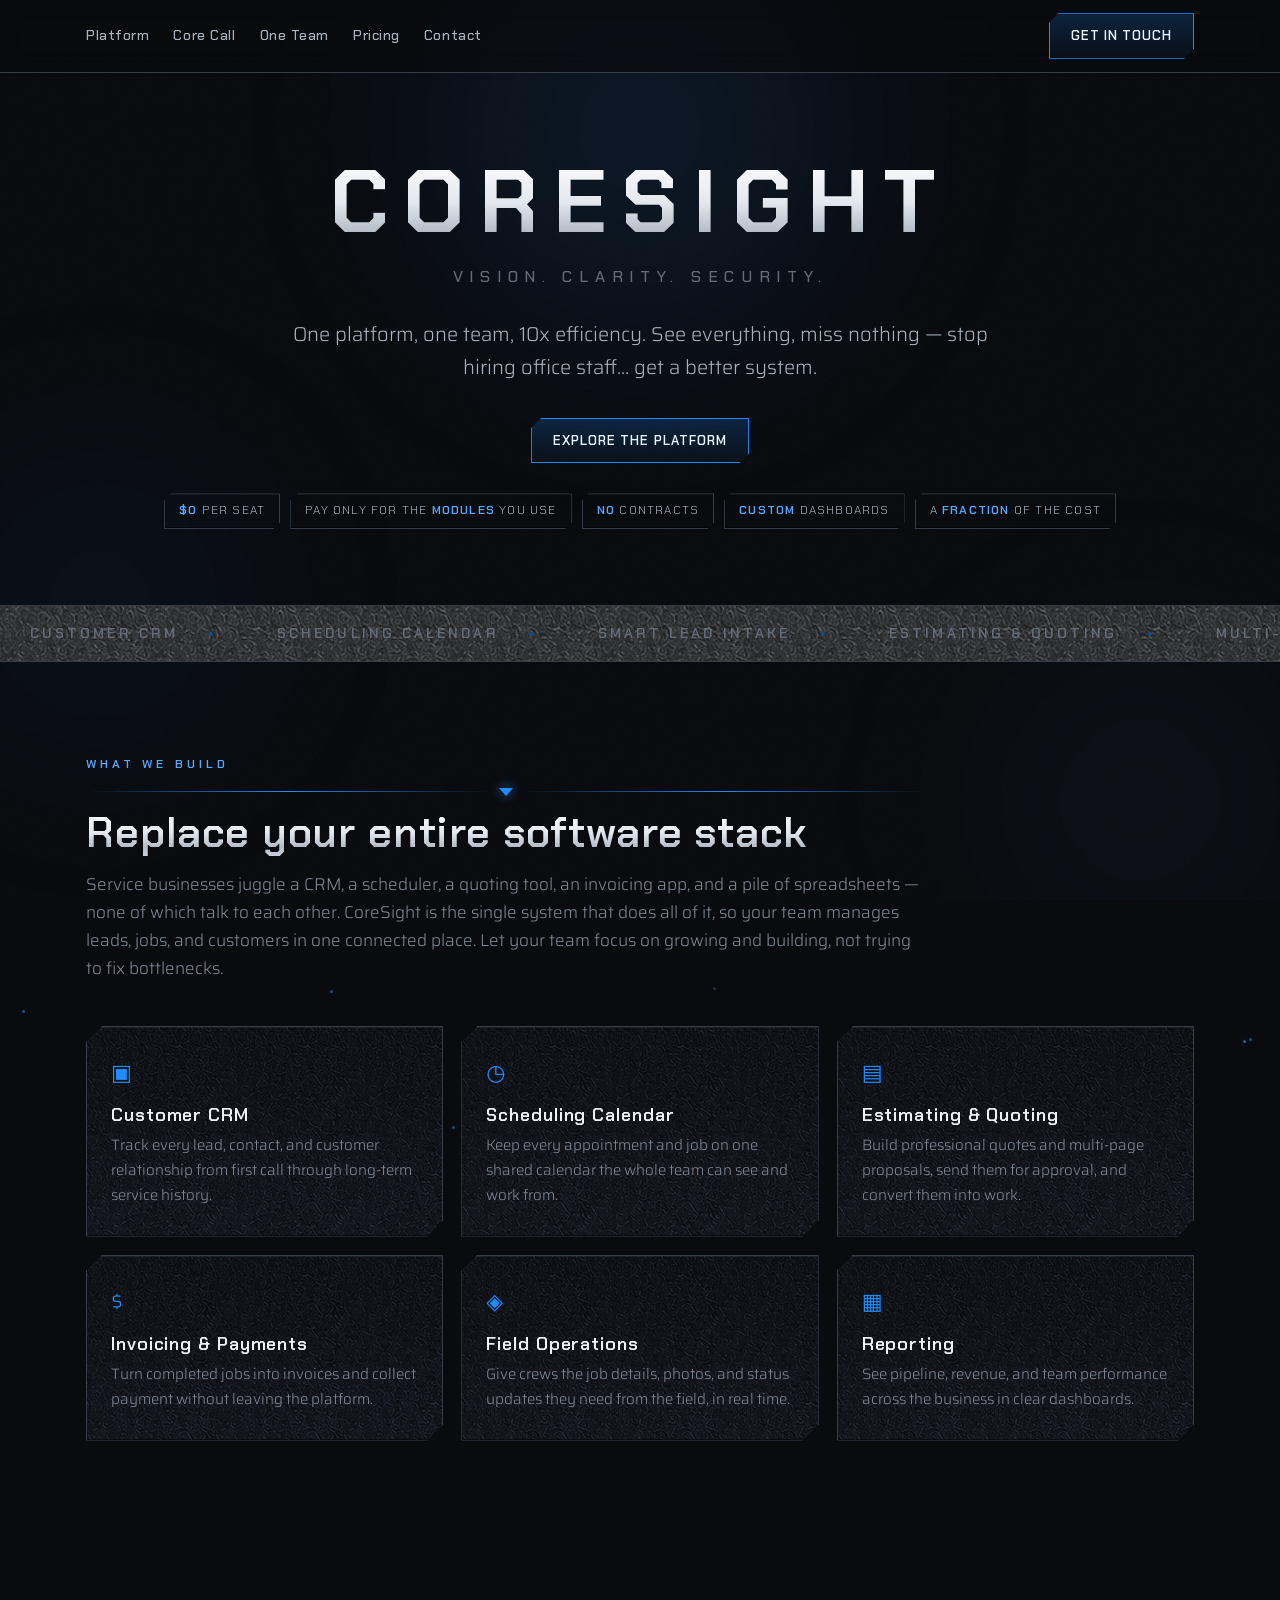
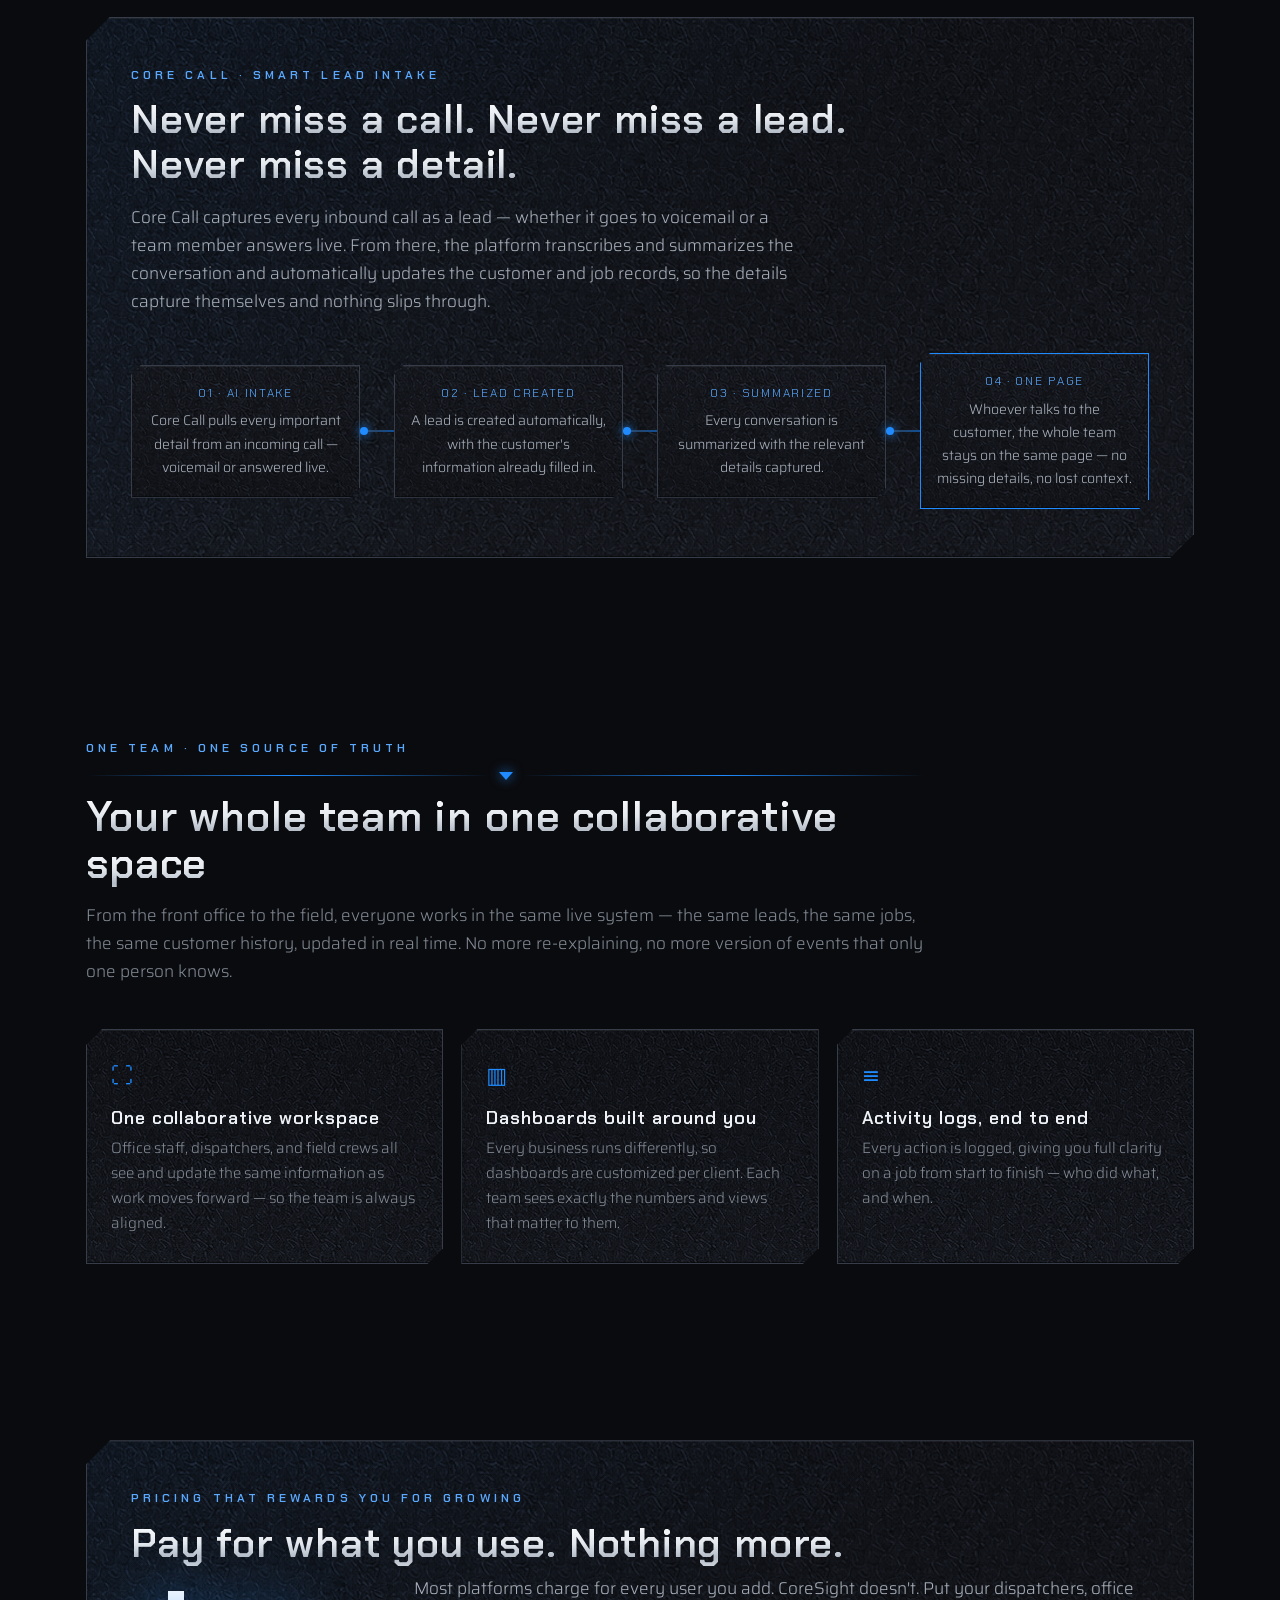
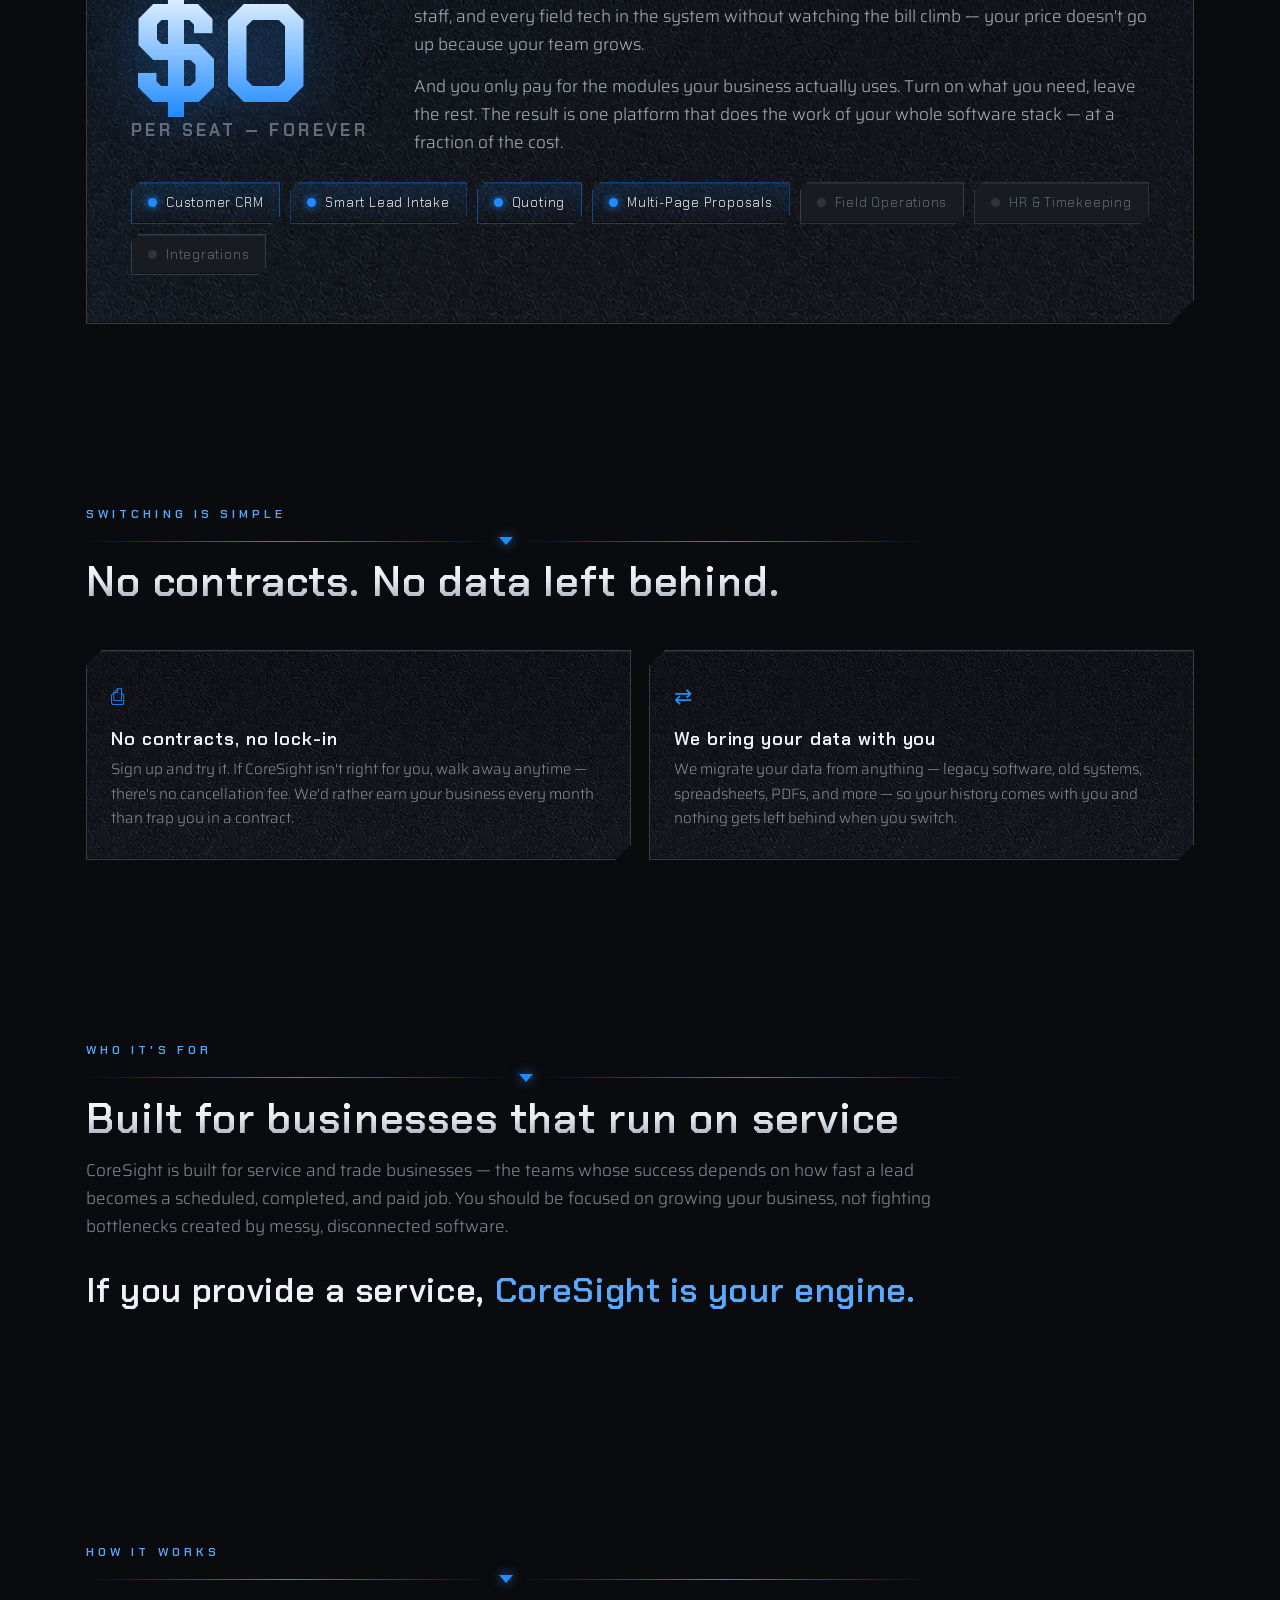
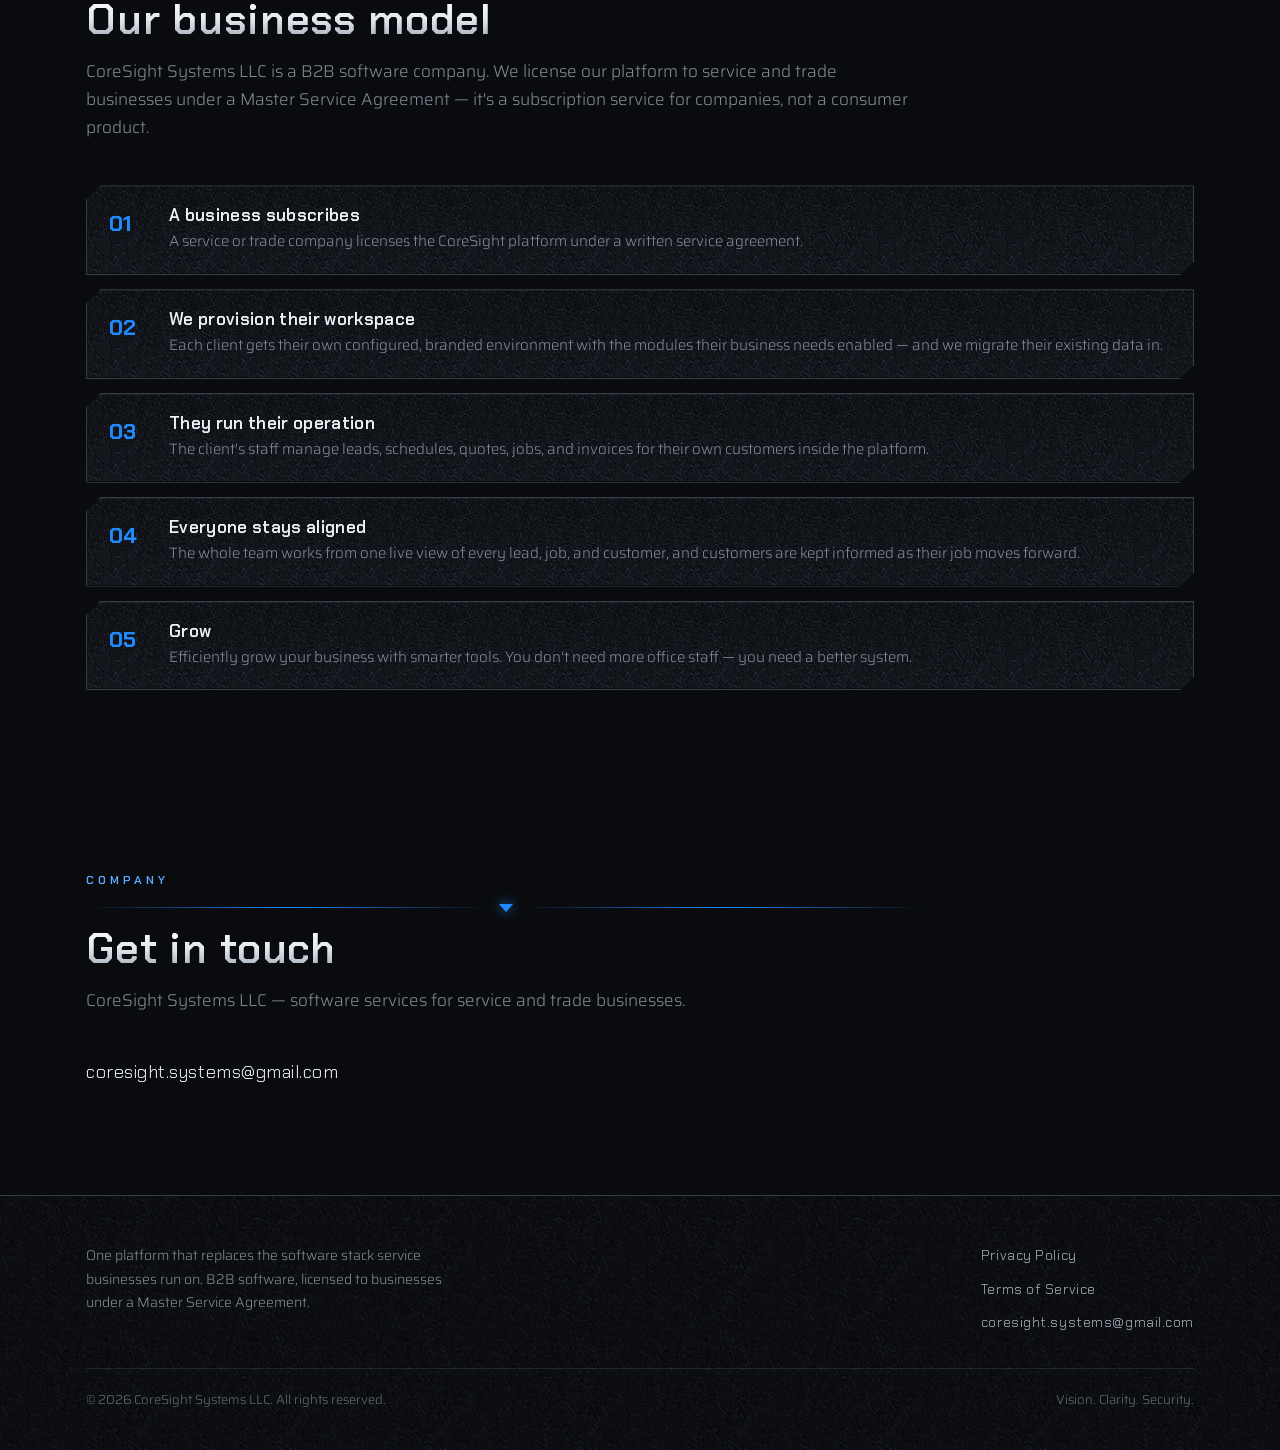
==== commit 38a2fd9d: "fix: mobile layout fixes + chip toggle on marketing site - Move .grid-floor inside .bg-layer (overfl" ====
--- a/index.html
+++ b/index.html
@@ -12,8 +12,8 @@
 </head>
 <body>
 
-<div class="bg-layer"><div class="aurora a1"></div><div class="aurora a2"></div><div class="aurora a3"></div></div>
-<div class="plate"></div><div class="grid-floor"></div><div class="particles" id="particles"></div>
+<div class="bg-layer"><div class="aurora a1"></div><div class="aurora a2"></div><div class="aurora a3"></div><div class="grid-floor"></div></div>
+<div class="plate"></div><div class="particles" id="particles"></div>
 
 <header class="nav">
   <div class="wrap nav-inner">
@@ -125,13 +125,13 @@
           </div>
         </div>
         <div class="modrow">
-          <span class="modchip on"><span class="sw"></span>Customer CRM</span>
-          <span class="modchip on"><span class="sw"></span>Smart Lead Intake</span>
-          <span class="modchip on"><span class="sw"></span>Quoting</span>
-          <span class="modchip on"><span class="sw"></span>Multi-Page Proposals</span>
-          <span class="modchip"><span class="sw"></span>Field Operations</span>
-          <span class="modchip"><span class="sw"></span>HR &amp; Timekeeping</span>
-          <span class="modchip"><span class="sw"></span>Integrations</span>
+          <span class="modchip on" onclick="toggleChip(this)"><span class="sw"></span>Customer CRM</span>
+          <span class="modchip on" onclick="toggleChip(this)"><span class="sw"></span>Smart Lead Intake</span>
+          <span class="modchip on" onclick="toggleChip(this)"><span class="sw"></span>Quoting</span>
+          <span class="modchip on" onclick="toggleChip(this)"><span class="sw"></span>Multi-Page Proposals</span>
+          <span class="modchip" onclick="toggleChip(this)"><span class="sw"></span>Field Operations</span>
+          <span class="modchip" onclick="toggleChip(this)"><span class="sw"></span>HR &amp; Timekeeping</span>
+          <span class="modchip" onclick="toggleChip(this)"><span class="sw"></span>Integrations</span>
         </div>
       </div>
     </div>
@@ -219,6 +219,7 @@
   var io=new IntersectionObserver(function(es){es.forEach(function(e){if(e.isIntersecting){e.target.classList.add('in');io.unobserve(e.target);}});},{threshold:.15});
   document.querySelectorAll('.reveal').forEach(function(el,i){el.style.transitionDelay=(Math.min(i,5)*60)+'ms';io.observe(el);});
   function jump(id){var el=document.getElementById(id);if(el)el.scrollIntoView({behavior:'smooth'});}
+  function toggleChip(el){el.classList.toggle('on');}
 </script>
 
 </body>
--- a/marketing.css
+++ b/marketing.css
@@ -21,7 +21,7 @@
   @keyframes drift3{0%,100%{transform:translate(0,0)}50%{transform:translate(-50px,40px)}}
   /* faint forged plate wash over the whole page */
   .plate{position:fixed;inset:0;z-index:-2;pointer-events:none;background-image:var(--tex);background-size:150px;opacity:.05;mix-blend-mode:overlay}
-  .grid-floor{position:fixed;left:-25%;right:-25%;bottom:-10%;height:65vh;z-index:-2;pointer-events:none;
+  .grid-floor{position:absolute;left:-25%;right:-25%;bottom:-10%;height:65vh;z-index:0;pointer-events:none;
     background-image:linear-gradient(rgba(31,139,255,.10) 1px,transparent 1px),linear-gradient(90deg,rgba(31,139,255,.10) 1px,transparent 1px);
     background-size:46px 46px;transform:perspective(420px) rotateX(62deg);transform-origin:bottom center;
     mask-image:linear-gradient(to top,rgba(0,0,0,.9),transparent 75%);-webkit-mask-image:linear-gradient(to top,rgba(0,0,0,.9),transparent 75%);animation:floor 5.5s linear infinite}
@@ -123,7 +123,7 @@
   .price-copy{flex:1;min-width:300px}
   .price-copy p{color:var(--silver-2);font-size:17px}.price-copy p+p{margin-top:14px}
   .modrow{display:flex;flex-wrap:wrap;gap:10px;margin-top:26px}
-  .modchip{font-family:"Chakra Petch";font-size:13px;letter-spacing:.06em;padding:9px 16px;border:1px solid var(--steel-line);color:var(--silver-3);background:var(--panel-2);box-shadow:var(--bevel);clip-path:polygon(8px 0,100% 0,100% calc(100% - 8px),calc(100% - 8px) 100%,0 100%,0 8px);display:flex;align-items:center;gap:9px}
+  .modchip{font-family:"Chakra Petch";font-size:13px;letter-spacing:.06em;padding:9px 16px;border:1px solid var(--steel-line);color:var(--silver-3);background:var(--panel-2);box-shadow:var(--bevel);clip-path:polygon(8px 0,100% 0,100% calc(100% - 8px),calc(100% - 8px) 100%,0 100%,0 8px);display:flex;align-items:center;gap:9px;cursor:pointer;user-select:none;transition:color .2s,border-color .2s,background .2s}
   .modchip .sw{width:9px;height:9px;border-radius:50%;background:var(--steel)}
   .modchip.on{color:var(--silver-1);border-color:var(--blue-dim);background:linear-gradient(180deg,rgba(31,139,255,.12),transparent)}
   .modchip.on .sw{background:var(--blue);box-shadow:0 0 9px var(--blue)}
@@ -150,7 +150,7 @@
   .foot-brand .name{font-family:"Chakra Petch";font-weight:700;letter-spacing:.2em;font-size:15px}
   .foot p{font-size:14px;color:var(--muted);max-width:360px}
   .foot-links{display:flex;flex-direction:column;gap:10px}
-  .foot-links a{color:var(--silver-2);text-decoration:none;font-size:14px;font-family:"Chakra Petch";letter-spacing:.04em;cursor:pointer}
+  .foot-links a{color:var(--silver-2);text-decoration:none;font-size:14px;font-family:"Chakra Petch";letter-spacing:.04em;cursor:pointer;overflow-wrap:anywhere}
   .foot-links a:hover{color:var(--blue-soft)}
   .legal-bar{margin-top:34px;padding-top:20px;border-top:1px solid rgba(54,61,72,.5);display:flex;justify-content:space-between;flex-wrap:wrap;gap:10px;font-size:13px;color:var(--silver-3)}
 
@@ -162,3 +162,20 @@
   .legal p{margin-bottom:14px;font-size:16px;color:var(--text)}
   .legal strong{color:var(--silver-1);font-weight:500}
   .legal .back{display:inline-flex;align-items:center;gap:8px;color:var(--blue-soft);text-decoration:none;font-family:"Chakra Petch";font-size:13px;letter-spacing:.08em;text-transform:uppercase;margin-bottom:26px;cursor:pointer}
+
+  @media(max-width:600px){
+    .wrap{padding:0 18px}
+    section.band{padding:62px 0}
+    .hero{padding:58px 0 54px}
+    .hero h1{font-size:clamp(30px,11vw,46px);letter-spacing:.06em}
+    .hero .lede{font-size:16px}
+    .emblem-wrap{width:188px;height:188px}
+    .emblem-wrap img{width:162px;height:162px}
+    .feature{padding:30px 20px}
+    .price-hero{gap:18px}
+    .price-copy{min-width:0}
+    .price-copy p{font-size:16px}
+    .price-big .num{font-size:clamp(58px,20vw,84px)}
+    .sec-head h2,.feature h2{font-size:clamp(24px,7vw,32px)}
+    .legal .wrap{padding:0 18px}
+  }
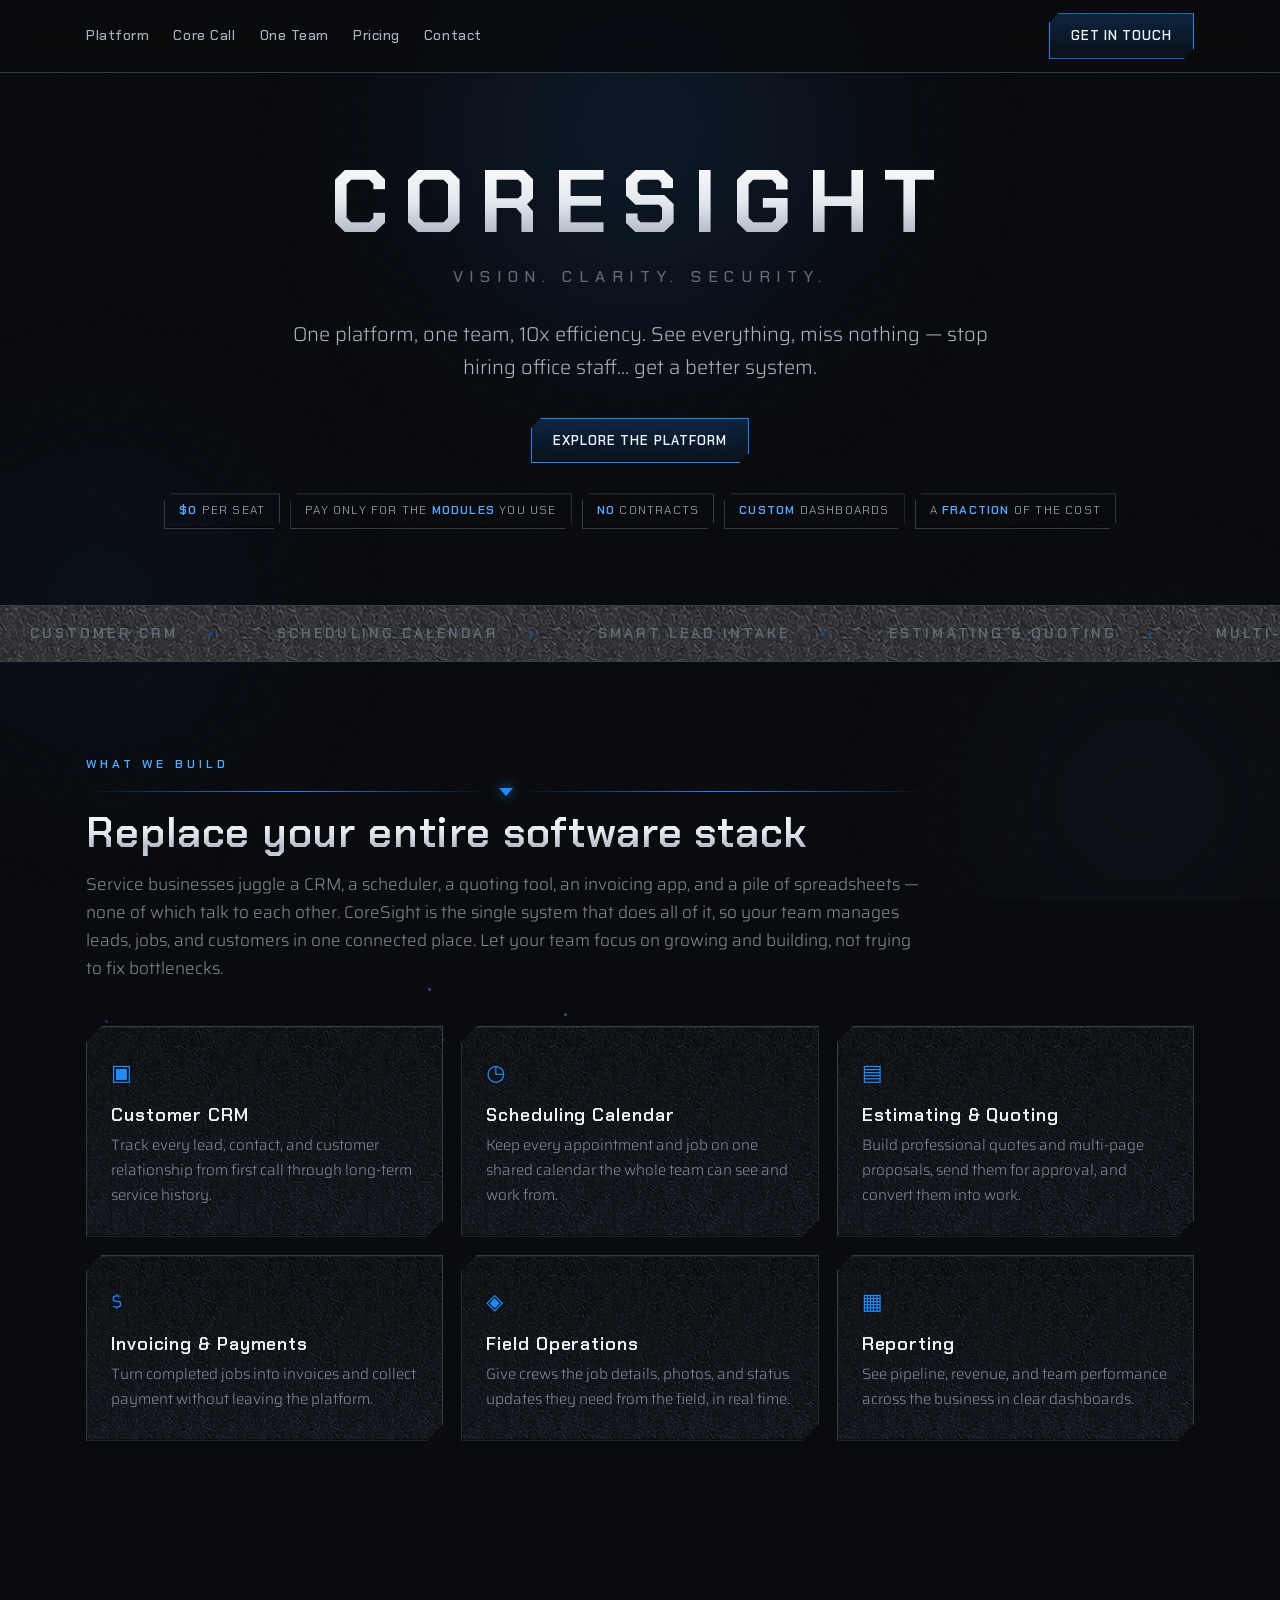
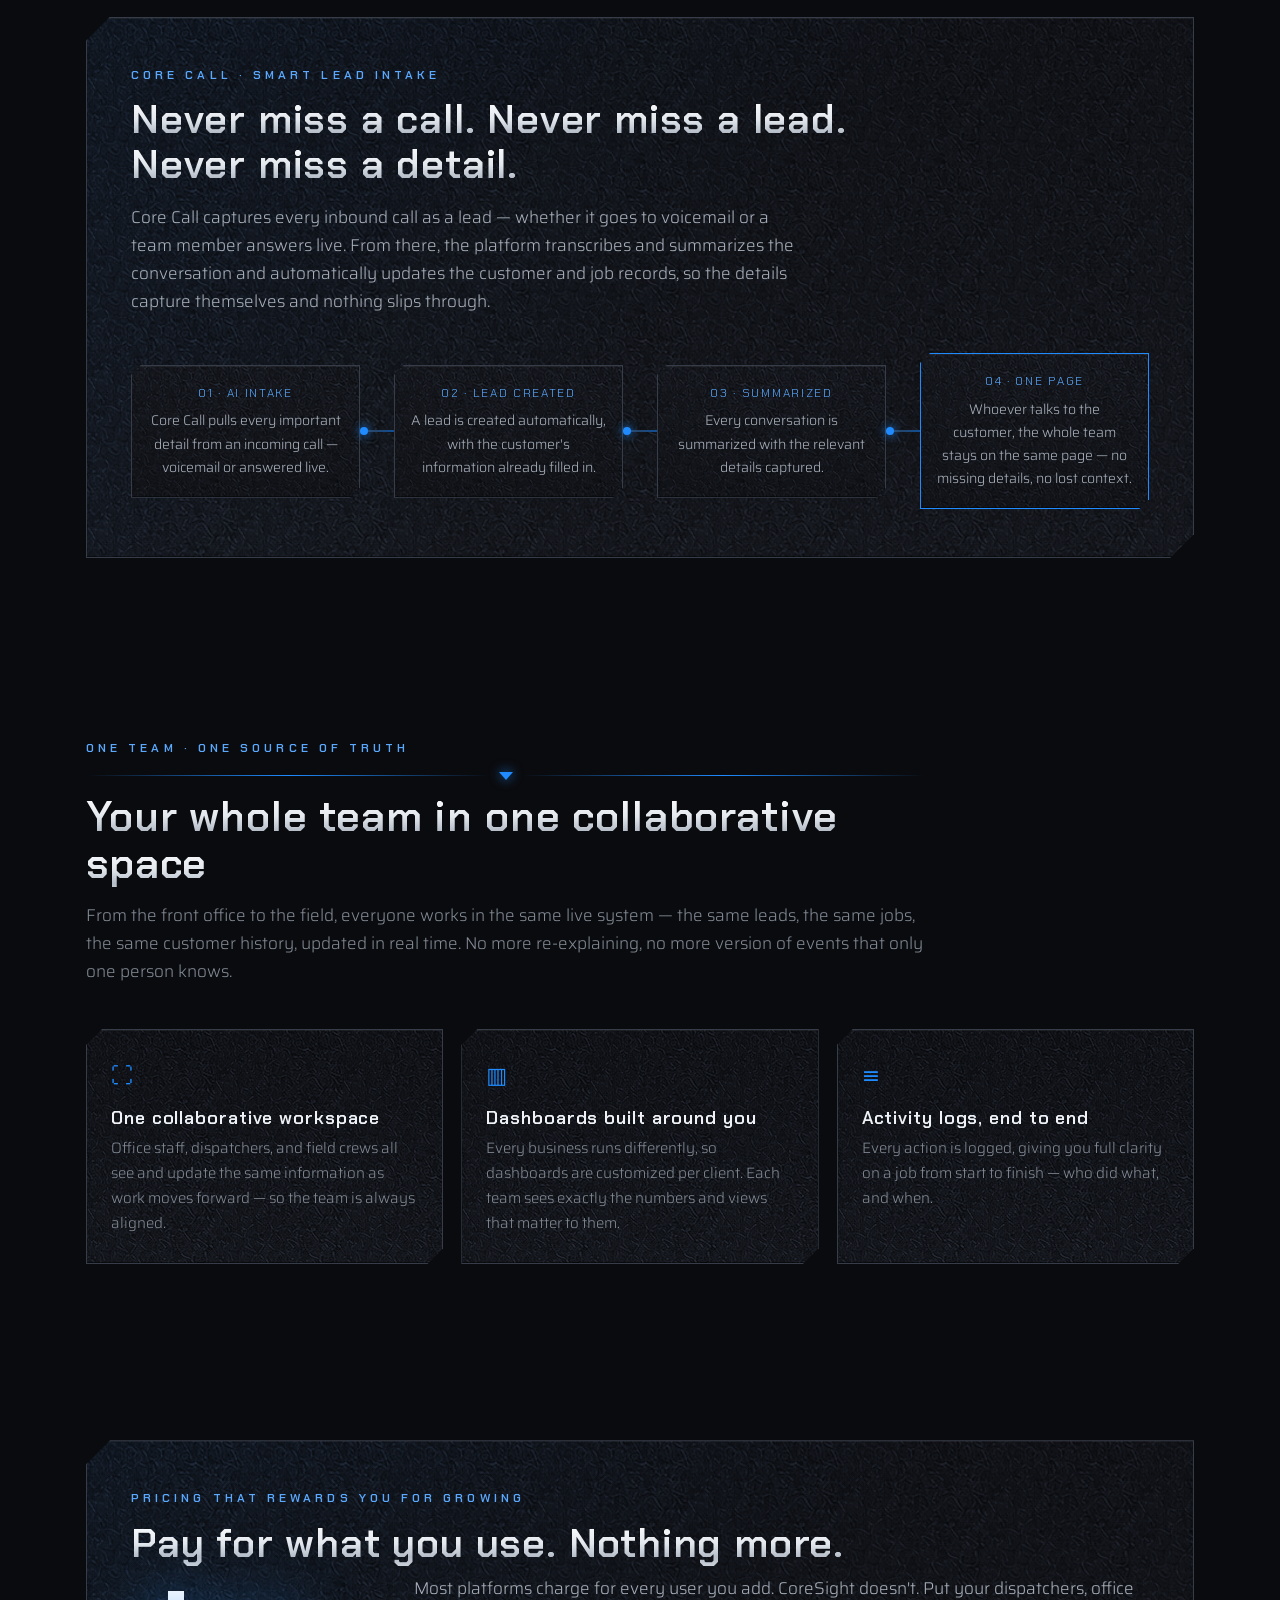
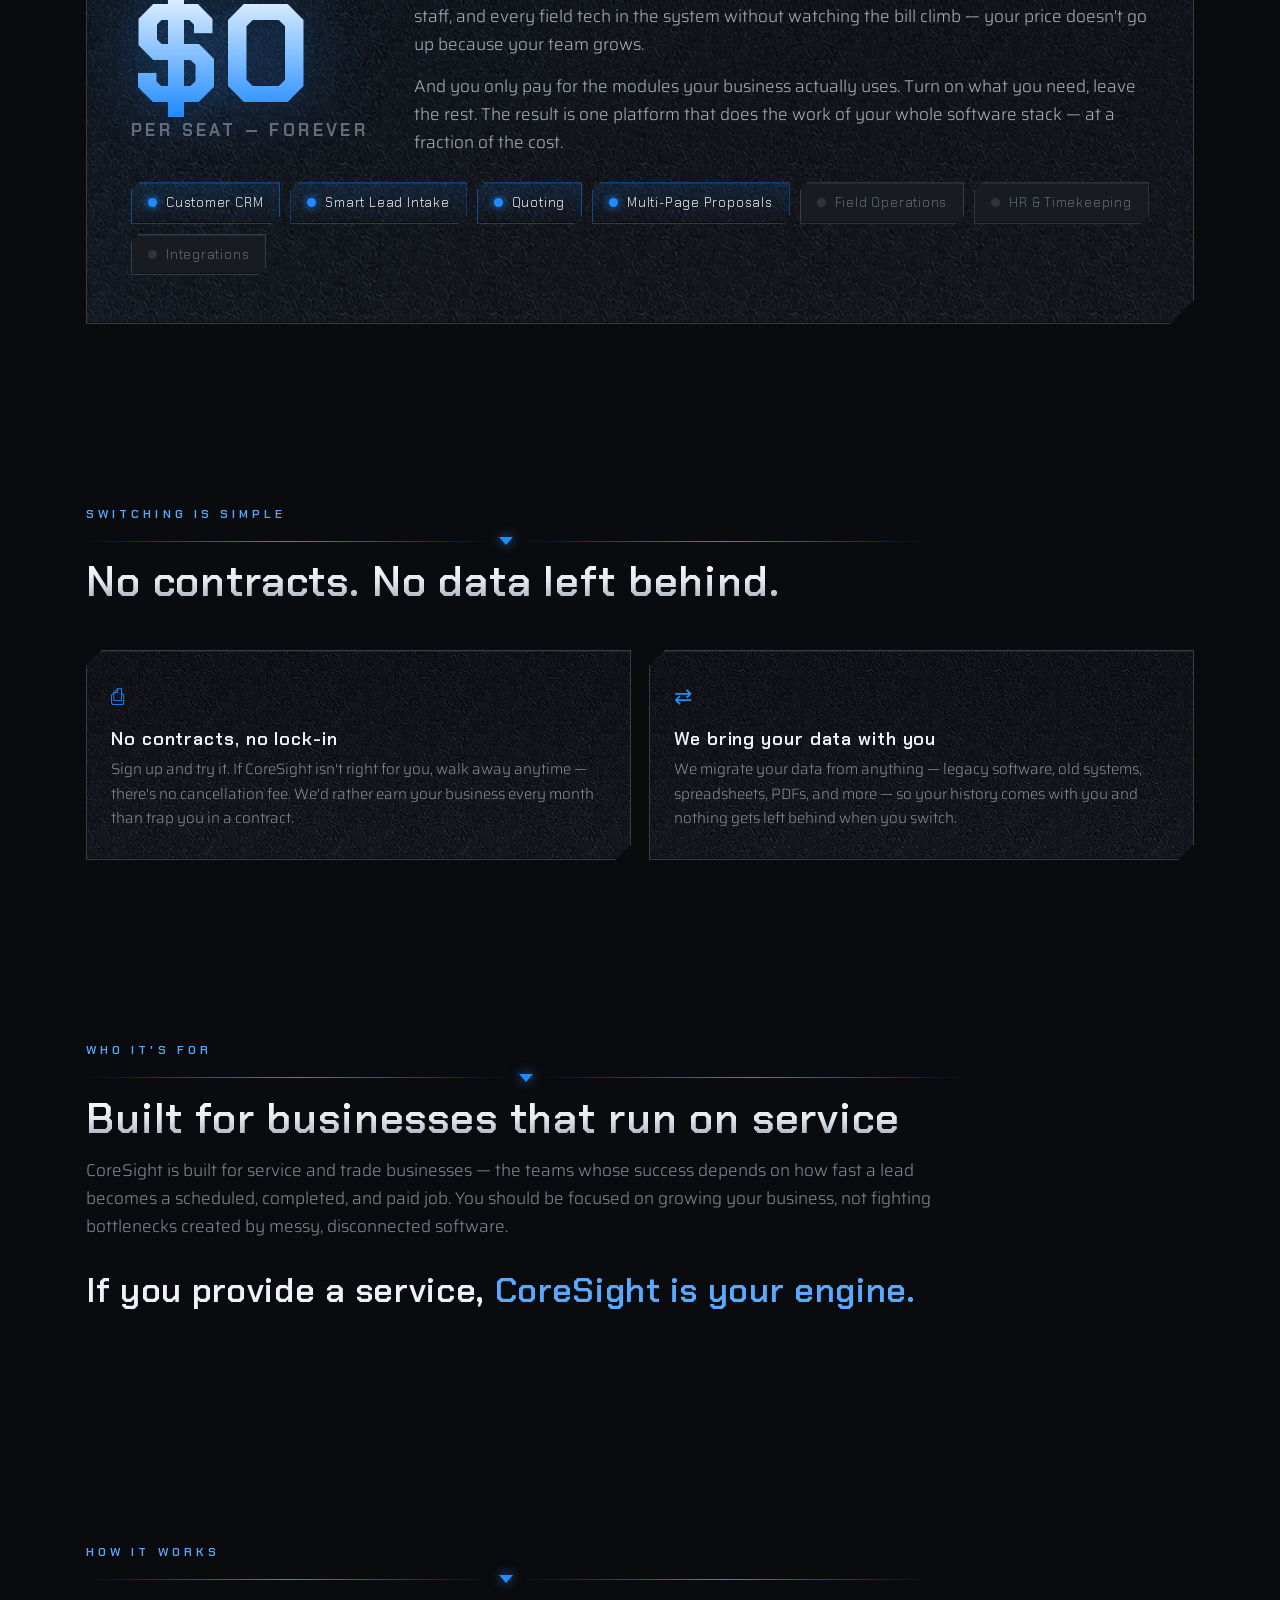
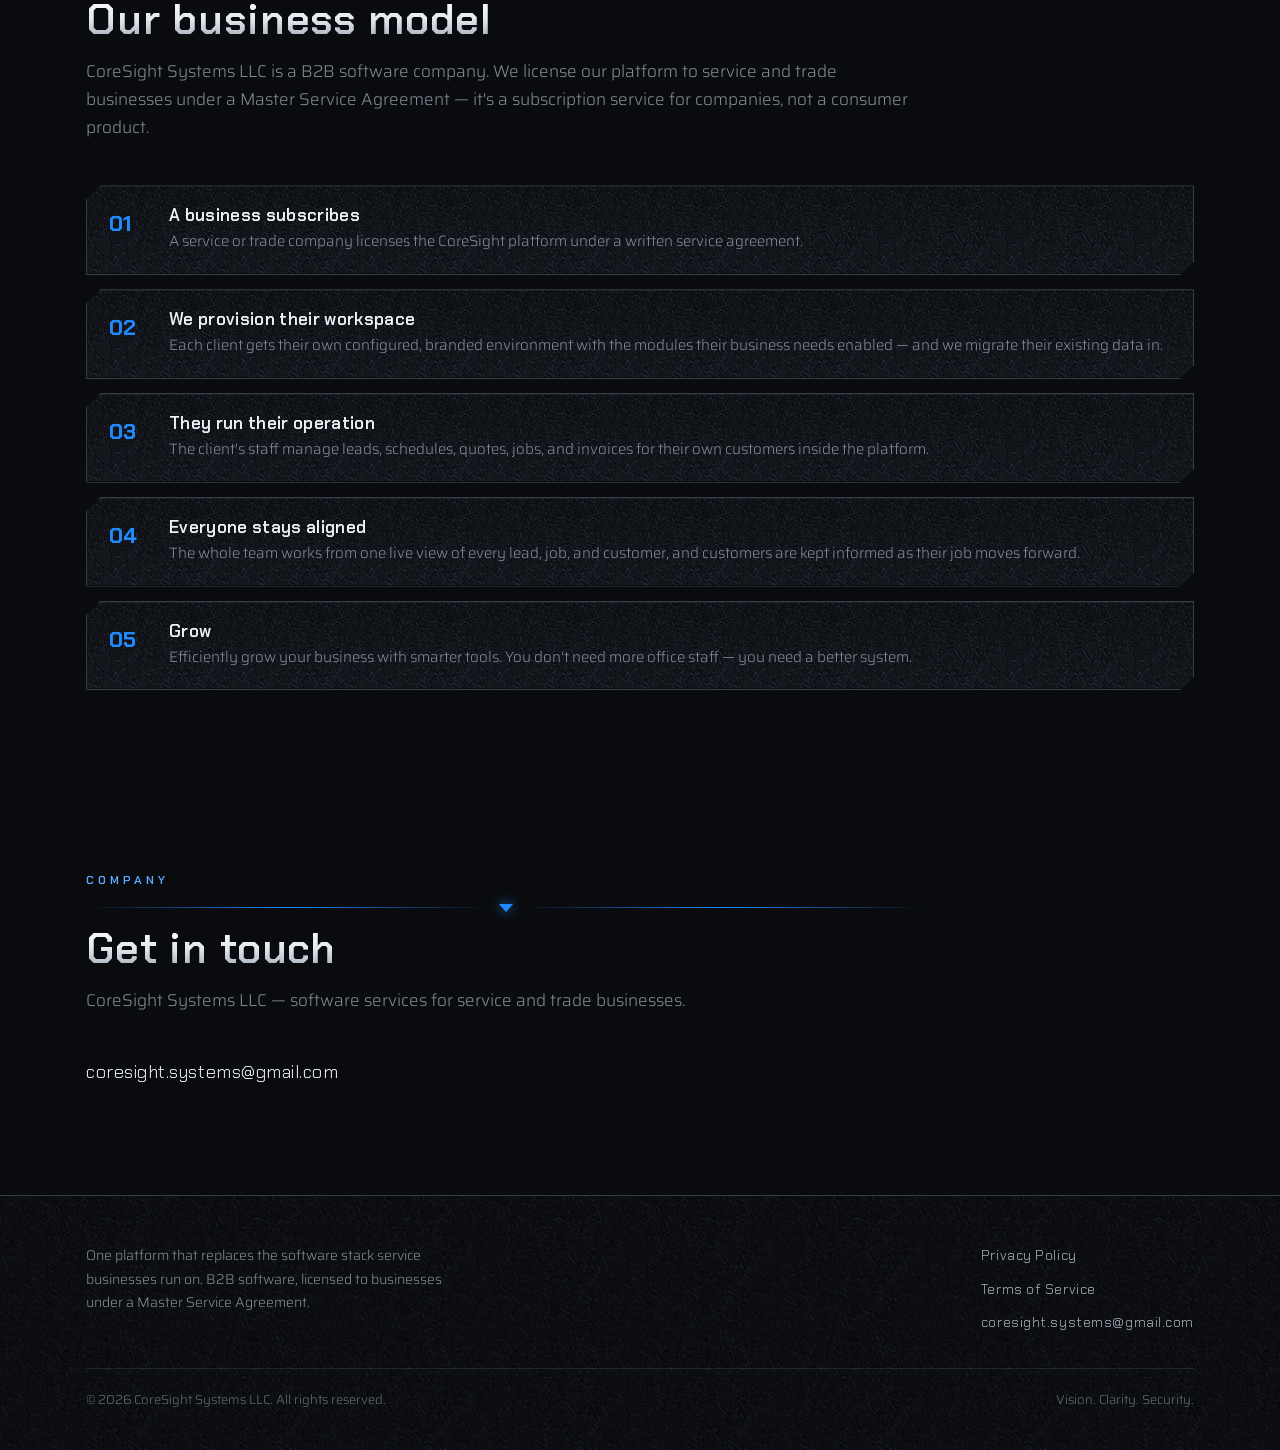
==== commit 1c59c969: "fix: faster card reveals + contact email overflow-wrap Reveal animation: lower observer threshold fr" ====
--- a/index.html
+++ b/index.html
@@ -216,8 +216,8 @@
 
 <script>
   (function(){var p=document.getElementById('particles');for(var i=0;i<16;i++){var d=document.createElement('div');d.className='dot';d.style.left=Math.random()*100+'%';d.style.bottom=(-10-Math.random()*20)+'%';var dur=10+Math.random()*14;d.style.animationDuration=dur+'s';d.style.animationDelay=(-Math.random()*dur)+'s';d.style.opacity=(.2+Math.random()*.4);p.appendChild(d);}})();
-  var io=new IntersectionObserver(function(es){es.forEach(function(e){if(e.isIntersecting){e.target.classList.add('in');io.unobserve(e.target);}});},{threshold:.15});
-  document.querySelectorAll('.reveal').forEach(function(el,i){el.style.transitionDelay=(Math.min(i,5)*60)+'ms';io.observe(el);});
+  var io=new IntersectionObserver(function(es){es.forEach(function(e){if(e.isIntersecting){e.target.classList.add('in');io.unobserve(e.target);}});},{threshold:0});
+  document.querySelectorAll('.reveal').forEach(function(el,i){el.style.transitionDelay=(Math.min(i,3)*35)+'ms';io.observe(el);});
   function jump(id){var el=document.getElementById(id);if(el)el.scrollIntoView({behavior:'smooth'});}
   function toggleChip(el){el.classList.toggle('on');}
 </script>
--- a/marketing.css
+++ b/marketing.css
@@ -9,7 +9,9 @@
   }
   *{box-sizing:border-box;margin:0;padding:0}
   html{scroll-behavior:smooth}
-  body{background:var(--bg);color:var(--text);font-family:"Saira",system-ui,sans-serif;font-weight:300;line-height:1.65;-webkit-font-smoothing:antialiased;overflow-x:hidden}
+  html,body{overflow-x:clip;max-width:100%}
+  img,svg,video{max-width:100%}
+  body{background:var(--bg);color:var(--text);font-family:"Saira",system-ui,sans-serif;font-weight:300;line-height:1.65;-webkit-font-smoothing:antialiased;overflow-x:clip}
 
   .bg-layer{position:fixed;inset:0;z-index:-3;overflow:hidden;pointer-events:none}
   .aurora{position:absolute;border-radius:50%;filter:blur(90px);opacity:.5}
@@ -82,7 +84,7 @@
   .grid{display:grid;gap:18px}.g3{grid-template-columns:repeat(3,1fr)}.g2{grid-template-columns:repeat(2,1fr)}
   @media(max-width:880px){.g3,.g2{grid-template-columns:1fr}.navlinks{display:none}}
 
-  .reveal{opacity:0;transform:translateY(26px);transition:opacity .7s cubic-bezier(.2,.7,.2,1),transform .7s cubic-bezier(.2,.7,.2,1)}
+  .reveal{opacity:0;transform:translateY(26px);transition:opacity .4s cubic-bezier(.2,.7,.2,1),transform .4s cubic-bezier(.2,.7,.2,1)}
   .reveal.in{opacity:1;transform:none}
 
   /* forged metal panels */
@@ -140,7 +142,7 @@
   .step h3{font-size:17px;color:var(--silver-1);margin-bottom:4px}
   .step p{font-size:15px;color:var(--muted)}
 
-  .contact-row a.mail{font-family:"Chakra Petch";color:var(--silver-1);font-size:18px;letter-spacing:.03em;text-decoration:none}
+  .contact-row a.mail{font-family:"Chakra Petch";color:var(--silver-1);font-size:18px;letter-spacing:.03em;text-decoration:none;overflow-wrap:anywhere}
   .contact-row a.mail:hover{color:var(--blue-soft)}
 
   footer{border-top:1px solid var(--steel-line);background:var(--bg-2);background-image:var(--tex);background-size:150px;background-blend-mode:overlay;padding:48px 0 40px;margin-top:20px}
@@ -178,4 +180,5 @@
     .price-big .num{font-size:clamp(58px,20vw,84px)}
     .sec-head h2,.feature h2{font-size:clamp(24px,7vw,32px)}
     .legal .wrap{padding:0 18px}
+    .contact-row a.mail{font-size:15px;letter-spacing:0}
   }
